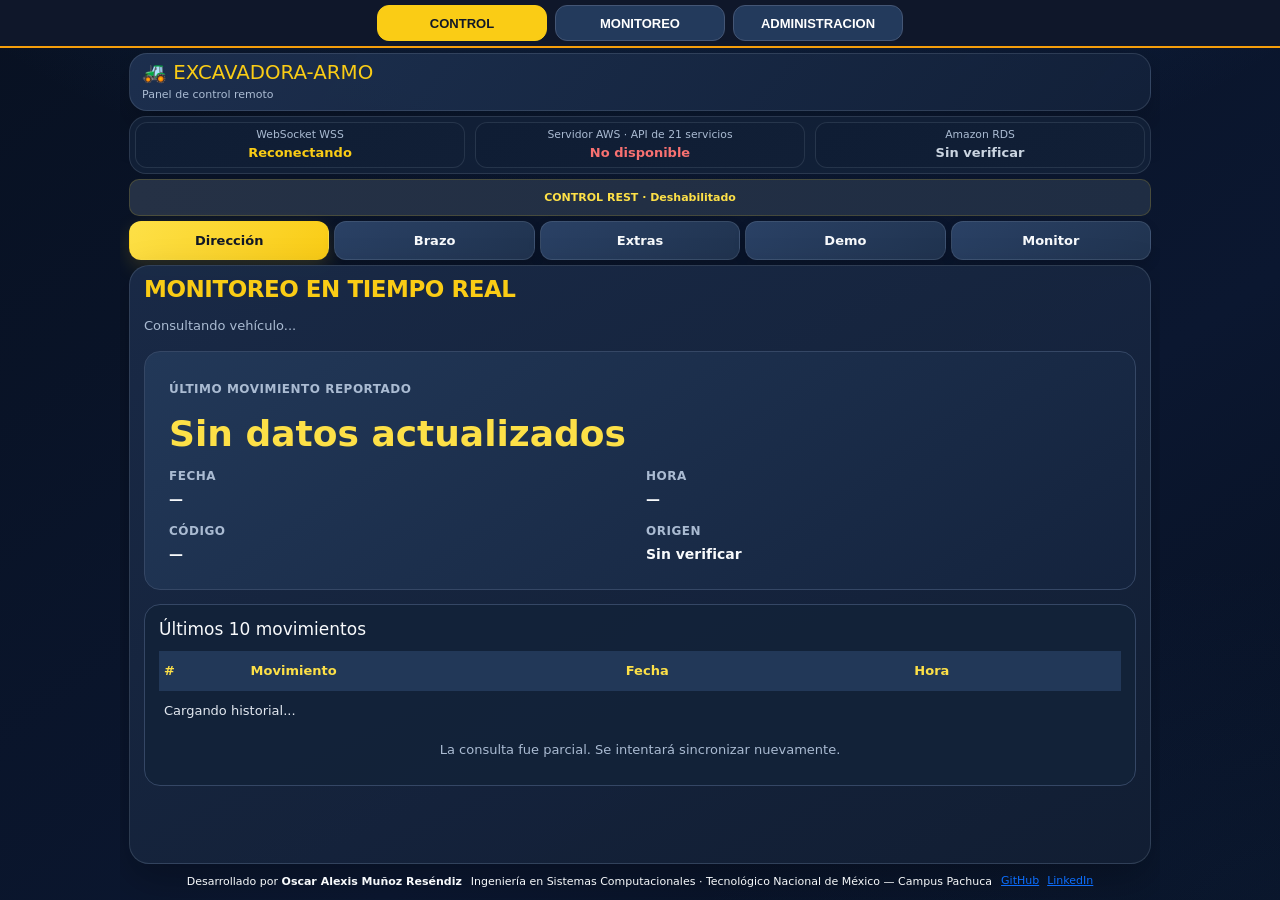
==== index.html @ 18cf2bb1 "Corregir scroll general de administracion e indicadores de extras" ====
<!DOCTYPE html>
<html lang="es">
<head>
    <meta charset="UTF-8">
    <meta name="viewport"
          content="width=device-width, initial-scale=1.0, viewport-fit=cover">
    <meta name="theme-color" content="#0f172a">
    <meta name="description"
          content="Panel de control y monitoreo IoT EXCAVADORA-ARMO">

    <title>EXCAVADORA-ARMO | Control y Monitoreo IoT</title>

    <link rel="icon"
          href="assets/favicon.svg"
          type="image/svg+xml">

    <link rel="manifest" href="manifest.json">

    <!-- BOOTSTRAP CSS -->
    <link
        href="https://cdn.jsdelivr.net/npm/bootstrap@5.3.8/dist/css/bootstrap.min.css"
        rel="stylesheet"
        integrity="sha384-sRIl4kxILFvY47J16cr9ZwB07vP4J8+LH7qKQnuqkuIAvNWLzeN8tE5YBujZqJLB"
        crossorigin="anonymous"
    >

    <!-- ESTILOS ORIGINALES -->
    <link rel="stylesheet" href="css/styles.css">
    <link rel="stylesheet" href="css/acabados.css">
    <link rel="stylesheet" href="css/monitoreo.css">

    <!-- ESTILO EXISTENTE DE ADMINISTRACION -->
    <link rel="stylesheet" href="css/admin-nav.css">
    <link rel="stylesheet" href="css/armo-pantalla-fija.css?v=1">

    <!-- SCRIPTS ORIGINALES -->
    <script src="assets/js/app.js?v=43-directo-1" defer></script>
    <script src="assets/js/control-fisico-local.js" defer></script>
    <script src="assets/js/control-voz-local.js" defer></script>
    <script src="assets/js/control-remoto-comprador.js?v=extras2" defer></script>
    <script src="assets/js/estado-extras.js" defer></script>
    <script src="assets/js/rds-status.js" defer></script>
    <script type="module" src="assets/js/monitoreo.js"></script>

    <!-- NAVEGACION PRINCIPAL PRACTICA 4.3 -->
    <!-- Se carga una sola vez -->
    <script src="assets/js/navegacion-43.js?v=43-3" defer></script>
    <script src="assets/js/armo-layout-fijo.js?v=1" defer></script>
  <link rel="stylesheet" href="css/armo-extras-feedback-v2.css?v=2">
  <script src="assets/js/armo-demo-indicador-v2.js?v=2" defer></script>
</head>

<body>

    <!-- Formulario legado oculto: CONTROL abre directo sin credenciales -->
    <section id="pantallaLogin"
             class="pantalla-login oculto" hidden style="display:none">

        <div class="login-card">

            <div class="logo">&#128668;</div>

            <h1>EXCAVADORA-ARMO</h1>

            <p class="subtitulo">
                Sistema de Control IoT
            </p>

            <form id="formLogin">

                <label for="usuario">
                    Usuario
                </label>

                <input
                    type="text"
                    id="usuario"
                    autocomplete="username"
                    maxlength="80"
                    required
                >

                <label for="contrasena">
                    Contraseña
                </label>

                <input
                    type="password"
                    id="contrasena"
                    autocomplete="current-password"
                    required
                >

                <button
                    type="submit"
                    id="btnLogin">
                    INICIAR SESI&Oacute;N
                </button>

            </form>

            <p id="mensajeLogin" role="status"></p>

            <p class="pie-login">
                Acceso autorizado · ARMO IoT
            </p>

        </div>
    </section>

    <!-- APLICACION PRINCIPAL -->
    <main id="pantallaControl">

        <!-- ENCABEZADO ORIGINAL -->
        <header class="encabezado">

            <div>
                <h1>
                    &#128668; EXCAVADORA-ARMO
                </h1>

                <p>
                    Panel de control remoto
                </p>
            </div>

            <button
                type="button"
                id="btnSalir"
                class="btn-salir">
                Salir
            </button>

        </header>

        <!-- PANEL 0: INDICADORES -->
        <section
            class="panel indicadores"
            aria-label="Estado de conectividad">

            <div class="indicador">

                <span>
                    WebSocket WSS
                </span>

                <strong
                    id="estadoWS"
                    role="status">
                    Desconectado
                </strong>

            </div>

            <div class="indicador">

                <span>
                    Servidor AWS · API de 21 servicios
                </span>

                <strong
                    id="estadoAPI"
                    role="status">
                    Comprobando
                </strong>

            </div>

            <div class="indicador">

                <span>
                    Amazon RDS
                </span>

                <strong
                    id="estadoRDS"
                    role="status">
                    Sin verificar
                </strong>

            </div>

        </section>

        <!-- JWT ORIGINAL -->
        <p
            id="estadoJWT"
            class="oculto"
            aria-hidden="true">
            Inactiva
        </p>

        <!-- PANEL 1: SEGURIDAD -->
        <section class="panel">

            <h2>
                Seguridad de operación
            </h2>

            <p id="mensajeSeguridad">
                Modo seguro activado.
                Los controles físicos están deshabilitados.
            </p>

            <p class="nota">
                Los joysticks y botones funcionan como simulación visual.
                El control físico requiere autorización segura independiente.
            </p>

        </section>

        <!-- PANEL 2: CONTROL PRINCIPAL -->
        <section
            class="panel"
            aria-label="Control principal de la excavadora">

            <h2>
                Control principal de la excavadora
            </h2>

            <div class="zona-controles-principales">

                <!-- JOYSTICK IZQUIERDO -->
                <div class="bloque-joystick">

                    <h3>
                        Dirección
                    </h3>

                    <div
                        id="joystick"
                        class="joystick-base"
                        role="group"
                        aria-label="Joystick de dirección, solo demostración visual"
                        tabindex="0">

                        <span
                            class="joystick-flecha arriba"
                            aria-hidden="true">&#9650;</span>

                        <span
                            class="joystick-flecha abajo"
                            aria-hidden="true">&#9660;</span>

                        <span
                            class="joystick-flecha izquierda"
                            aria-hidden="true">&#9664;</span>

                        <span
                            class="joystick-flecha derecha"
                            aria-hidden="true">&#9654;</span>

                        <div
                            id="joystickPerilla"
                            class="joystick-perilla"
                            aria-hidden="true">
                        </div>

                    </div>

                    <output
                        id="direccionActual"
                        class="joystick-estado"
                        aria-live="polite">
                        NEUTRAL · Solo visual
                    </output>

                </div>

                <!-- EXTRAS CENTRALES -->
                <div class="bloque-extras-centro">

                    <h3>
                        Extras
                    </h3>

                    <div
                        class="extras-mini-grid"
                        aria-label="Funciones especiales">

                        <button
                            type="button"
                            class="btn-funcion btn-extra-mini"
                            data-codigo="10"
                            disabled>
                            &#127925;
                            <span>Música</span>
                        </button>

                        <button
                            type="button"
                            class="btn-funcion btn-extra-mini"
                            data-codigo="11"
                            disabled>
                            &#9889;
                            <span>Velocidad</span>
                        </button>

                        <button
                            type="button"
                            class="btn-funcion btn-extra-mini"
                            data-codigo="12"
                            disabled>
                            &#128161;
                            <span>Luces</span>
                        </button>

                        <button
                            type="button"
                            class="btn-funcion btn-extra-mini"
                            data-codigo="13"
                            disabled>
                            &#127916;
                            <span>DEMO</span>
                        </button>

                    </div>

                    <!-- DETENER ORIGINAL -->
                    <button
                        type="button"
                        id="btnDetener"
                        class="btn-detener btn-detener-central"
                        disabled
                        aria-label="DETENER, pendiente de integración segura">
                        &#128721;
                        <span>DETENER</span>
                    </button>

                    <p class="control-aviso">
                        Modo visual · Sin órdenes REST
                    </p>

                </div>

                <!-- JOYSTICK DERECHO -->
                <div class="bloque-joystick">

                    <h3>
                        Brazo
                    </h3>

                    <div
                        id="joystickBrazo"
                        class="joystick-base"
                        role="group"
                        aria-label="Joystick de brazo, solo demostración visual"
                        tabindex="0">

                        <span
                            class="joystick-flecha arriba"
                            aria-hidden="true">&#9650;</span>

                        <span
                            class="joystick-flecha abajo"
                            aria-hidden="true">&#9660;</span>

                        <span
                            class="joystick-flecha izquierda"
                            aria-hidden="true">&#9664;</span>

                        <span
                            class="joystick-flecha derecha"
                            aria-hidden="true">&#9654;</span>

                        <div
                            id="joystickPerillaBrazo"
                            class="joystick-perilla"
                            aria-hidden="true">
                        </div>

                    </div>

                    <output
                        id="brazoActual"
                        class="joystick-estado"
                        aria-live="polite">
                        NEUTRAL · Solo visual
                    </output>

                </div>

            </div>

        </section>

        <!-- PANEL 3: BRAZO -->
        <section class="panel">

            <h2>
                Brazo y excavación
            </h2>

            <p class="nota">
                El joystick del brazo está en la pestaña Dirección.
                Sus nombres y códigos definitivos se cargarán
                desde el catálogo real de la API.
            </p>

            <div class="cuadricula-controles">

                <button
                    type="button"
                    class="btn-movimiento"
                    data-funcion="brazo1"
                    disabled>
                    Movimiento de brazo 1
                </button>

                <button
                    type="button"
                    class="btn-movimiento"
                    data-funcion="brazo2"
                    disabled>
                    Movimiento de brazo 2
                </button>

                <button
                    type="button"
                    class="btn-movimiento"
                    data-funcion="brazo3"
                    disabled>
                    Movimiento de brazo 3
                </button>

                <button
                    type="button"
                    class="btn-movimiento"
                    data-funcion="brazo4"
                    disabled>
                    Movimiento de brazo 4
                </button>

            </div>

        </section>

        <!-- PANEL 4: EXTRAS -->
        <section class="panel">

            <h2>
                Funciones especiales
            </h2>

            <p class="nota">
                Música, Velocidad, Luces y DEMO aparecen
                en el centro de los dos joysticks de
                la pestaña Dirección.
            </p>

            <p class="nota">
                Se habilitarán únicamente cuando validemos
                los códigos y contratos de la API.
            </p>

        </section>

        <!-- PANEL 5: DEMO -->
        <section class="panel">

            <h2>
                Demostraciones automáticas
            </h2>

            <div class="cuadricula-controles">

                <button
                    type="button"
                    id="btnEjecutarDemo"
                    disabled>
                    Ejecutar DEMO
                </button>

                <button
                    type="button"
                    id="btnCancelarDemo"
                    disabled>
                    Cancelar DEMO
                </button>

            </div>

        </section>

        <!-- PANEL 6: MONITOR ORIGINAL DE CONTROL -->
        <section class="panel">

            <h2>
                Eventos del control
            </h2>

            <div
                id="monitor"
                role="log"
                aria-live="polite"
                aria-relevant="additions">

                <p>
                    Esperando conexión...
                </p>

            </div>

        </section>

        <!-- PANEL 7: MONITOREO PRACTICA 4.2 -->
        <section
            id="vistaMonitoreo"
            class="panel"
            aria-label="Monitoreo del vehículo"
            hidden>

            <div class="contenido-monitoreo">

                <header>

                    <h2 class="monitoreo-titulo">
                        MONITOREO EN TIEMPO REAL
                    </h2>

                    <p
                        id="monitoreoVehiculo"
                        class="monitoreo-vehiculo">
                        Consultando vehículo...
                    </p>

                </header>

                <!-- ULTIMO MOVIMIENTO -->
                <article
                    class="monitoreo-tarjeta"
                    aria-label="Último movimiento reportado">

                    <span class="monitoreo-etiqueta">
                        ÚLTIMO MOVIMIENTO REPORTADO
                    </span>

                    <h3
                        id="monitoreoMovimiento"
                        class="monitoreo-movimiento"
                        aria-live="polite">
                        Cargando...
                    </h3>

                    <div class="monitoreo-datos">

                        <div class="monitoreo-dato">

                            <span class="monitoreo-etiqueta">
                                FECHA
                            </span>

                            <strong id="monitoreoFecha">
                                —
                            </strong>

                        </div>

                        <div class="monitoreo-dato">

                            <span class="monitoreo-etiqueta">
                                HORA
                            </span>

                            <strong id="monitoreoHora">
                                —
                            </strong>

                        </div>

                        <div class="monitoreo-dato">

                            <span class="monitoreo-etiqueta">
                                CÓDIGO
                            </span>

                            <strong id="monitoreoCodigo">
                                —
                            </strong>

                        </div>

                        <div class="monitoreo-dato">

                            <span class="monitoreo-etiqueta">
                                ORIGEN
                            </span>

                            <strong id="monitoreoOrigen">
                                Sin verificar
                            </strong>

                        </div>

                    </div>

                </article>

                <!-- HISTORIAL REAL -->
                <section
                    class="monitoreo-seccion"
                    aria-labelledby="tituloHistorial">

                    <h3 id="tituloHistorial">
                        Últimos 10 movimientos
                    </h3>

                    <div class="monitoreo-tabla-contenedor">

                        <table class="monitoreo-tabla">

                            <caption class="visually-hidden">
                                Diez movimientos individuales más
                                recientes registrados para este vehículo.
                            </caption>

                            <thead>
                                <tr>
                                    <th scope="col">#</th>
                                    <th scope="col">Movimiento</th>
                                    <th scope="col">Fecha</th>
                                    <th scope="col">Hora</th>
                                </tr>
                            </thead>

                            <tbody id="monitoreoHistorial">

                                <tr>
                                    <td colspan="4">
                                        Cargando historial...
                                    </td>
                                </tr>

                            </tbody>

                        </table>

                    </div>

                    <p
                        id="monitoreoMensaje"
                        class="monitoreo-mensaje"
                        role="status"
                        aria-live="polite">
                        Esperando datos de AWS...
                    </p>

                </section>

            </div>

        </section>
        <!-- FIN DE MONITOREO 4.2 -->

        <!-- CREDITOS DEL DESARROLLADOR -->




        <footer class="armo-creditos" aria-label="Créditos de EXCAVADORA-ARMO">
    <strong class="armo-creditos-titulo">EXCAVADORA-ARMO</strong>
    <p>Desarrollado por <strong>Oscar Alexis Muñoz Reséndiz</strong></p>
    <p>Ingeniería en Sistemas Computacionales · Tecnológico Nacional de México — Campus Pachuca</p>
    <p>Implementación de Soluciones IoT · 2026</p>
    <div class="armo-creditos-links">
      <a href="https://github.com/OscarM988/excavadora-armo-control" target="_blank" rel="noopener noreferrer">GitHub</a>
      <a href="https://www.linkedin.com/in/oscar-alexis-muñoz-resendiz-275098431/" target="_blank" rel="noopener noreferrer">LinkedIn</a>
    </div>
  </footer>
    </main>

    <!-- JOYSTICKS: COMPORTAMIENTO VISUAL ORIGINAL -->
    <script>
    (() => {

        function instalarJoystick(
            idZona,
            idPerilla,
            idEstado,
            direcciones
        ) {

            const zona =
                document.getElementById(idZona);

            const perilla =
                document.getElementById(idPerilla);

            const salida =
                document.getElementById(idEstado);

            if (!zona || !perilla || !salida) {
                return;
            }

            let punteroActivo = null;

            const teclaDireccion = {
                ArrowUp: direcciones.arriba,
                ArrowDown: direcciones.abajo,
                ArrowLeft: direcciones.izquierda,
                ArrowRight: direcciones.derecha
            };

            function centrar() {

                punteroActivo = null;

                perilla.style.left = "50%";
                perilla.style.top = "50%";

                salida.textContent =
                    "NEUTRAL · Solo visual";
            }

            function actualizar(x, y) {

                const rect =
                    zona.getBoundingClientRect();

                const radio = Math.min(
                    rect.width,
                    rect.height
                ) / 2;

                if (radio <= 0) {
                    return;
                }

                const dx =
                    x - (rect.left + rect.width / 2);

                const dy =
                    y - (rect.top + rect.height / 2);

                const limite = radio * 0.53;
                const distancia = Math.hypot(dx, dy);

                const factor = distancia > limite
                    ? limite / distancia
                    : 1;

                perilla.style.left =
                    `${50 + (dx * factor / rect.width) * 100}%`;

                perilla.style.top =
                    `${50 + (dy * factor / rect.height) * 100}%`;

                let direccion = "NEUTRAL";

                if (distancia > radio * 0.18) {

                    direccion = Math.abs(dx) > Math.abs(dy)
                        ? (
                            dx < 0
                                ? direcciones.izquierda
                                : direcciones.derecha
                          )
                        : (
                            dy < 0
                                ? direcciones.arriba
                                : direcciones.abajo
                          );
                }

                salida.textContent =
                    `${direccion} · Solo visual`;
            }

            zona.addEventListener(
                "pointerdown",
                (evento) => {

                    if (punteroActivo !== null) {
                        return;
                    }

                    punteroActivo = evento.pointerId;

                    zona.setPointerCapture(
                        evento.pointerId
                    );

                    actualizar(
                        evento.clientX,
                        evento.clientY
                    );
                }
            );

            zona.addEventListener(
                "pointermove",
                (evento) => {

                    if (punteroActivo === evento.pointerId) {

                        actualizar(
                            evento.clientX,
                            evento.clientY
                        );
                    }
                }
            );

            zona.addEventListener(
                "pointerup",
                (evento) => {

                    if (punteroActivo === evento.pointerId) {
                        centrar();
                    }
                }
            );

            zona.addEventListener(
                "pointercancel",
                centrar
            );

            zona.addEventListener(
                "lostpointercapture",
                centrar
            );

            zona.addEventListener(
                "keydown",
                (evento) => {

                    if (teclaDireccion[evento.key]) {

                        evento.preventDefault();

                        salida.textContent =
                            `${teclaDireccion[evento.key]} · Solo visual`;
                    }
                }
            );

            zona.addEventListener(
                "keyup",
                (evento) => {

                    if (teclaDireccion[evento.key]) {
                        centrar();
                    }
                }
            );

            window.addEventListener(
                "blur",
                centrar
            );

            document.addEventListener(
                "visibilitychange",
                () => {

                    if (document.hidden) {
                        centrar();
                    }
                }
            );
        }

        // JOYSTICK DE DIRECCION
        instalarJoystick(
            "joystick",
            "joystickPerilla",
            "direccionActual",
            {
                arriba: "AVANZAR",
                abajo: "RETROCEDER",
                izquierda: "IZQUIERDA",
                derecha: "DERECHA"
            }
        );

        // JOYSTICK DEL BRAZO
        instalarJoystick(
            "joystickBrazo",
            "joystickPerillaBrazo",
            "brazoActual",
            {
                arriba: "BRAZO ARRIBA",
                abajo: "BRAZO ABAJO",
                izquierda: "BRAZO IZQUIERDA",
                derecha: "BRAZO DERECHA"
            }
        );

    })();
    </script>

    <!-- BOOTSTRAP JAVASCRIPT -->
    <script
        src="https://cdn.jsdelivr.net/npm/bootstrap@5.3.8/dist/js/bootstrap.bundle.min.js"
        integrity="sha384-FKyoEForCGlyvwx9Hj09JcYn3nv7wiPVlz7YYwJrWVcXK/BmnVDxM+D2scQbITxI"
        crossorigin="anonymous">
    </script>

    <!-- PWA ORIGINAL -->
    <script>
    if ("serviceWorker" in navigator) {

        window.addEventListener("load", () => {

            navigator.serviceWorker
                .register("./service-worker.js")
                .catch(error => {
                    console.warn("PWA:", error);
                });
        });
    }
    </script>

    <!--
        PRACTICA 4.3

        La navegación principal se carga desde el HEAD
        mediante js/navegacion-43.js.

        No cargar js/admin-nav.js porque genera
        una segunda navegación.
    -->


</body>
</html>
---- css/styles.css ----
/* =========================================

   EXCAVADORA-ARMO

   APLICACION MOVIL IoT

   ========================================= */

:root {

    --fondo: #0b1120;

    --panel: #172235;

    --panel-claro: #223149;

    --borde: #334155;

    --texto: #f8fafc;

    --texto-secundario: #94a3b8;

    --amarillo: #facc15;

    --amarillo-oscuro: #ca8a04;

    --verde: #22c55e;

    --rojo: #ef4444;

    --azul: #38bdf8;

    --radio: 18px;

}

* {

    box-sizing: border-box;

}

html {

    scroll-behavior: smooth;

}

body {

    margin: 0;

    min-height: 100vh;

    background: var(--fondo);

    color: var(--texto);

    font-family: Arial, Helvetica, sans-serif;

    -webkit-font-smoothing: antialiased;

}

button,

input {

    font: inherit;

}

button {

    border: none;

    cursor: pointer;

    touch-action: manipulation;

    transition: background 0.2s, transform 0.15s;

}

button:active:not(:disabled) {

    transform: scale(0.96);

}

button:focus-visible,

input:focus-visible {

    outline: 3px solid var(--azul);

    outline-offset: 3px;

}

button:disabled {

    opacity: 0.45;

    cursor: not-allowed;

}

.oculto {

    display: none !important;

}

/* =========================================

   PANTALLA DE LOGIN

   ========================================= */

.pantalla-login {

    min-height: 100vh;

    min-height: 100dvh;

    padding: 24px;

    display: flex;

    align-items: center;

    justify-content: center;

    background:

        radial-gradient(

            circle at top,

            #233755 0%,

            #0b1120 65%

        );

}

.login-card {

    width: 100%;

    max-width: 410px;

    padding: 36px 26px;

    background: var(--panel);

    border: 1px solid var(--borde);

    border-radius: 24px;

    text-align: center;

    box-shadow: 0 18px 55px rgba(0, 0, 0, 0.35);

}

.logo {

    font-size: 65px;

    margin-bottom: 14px;

}

.login-card h1 {

    margin: 0 0 10px;

    font-size: 26px;

    color: var(--amarillo);

    letter-spacing: 0.5px;

}

.subtitulo {

    margin-bottom: 32px;

    color: var(--texto-secundario);

    font-size: 15px;

}

#formLogin {

    display: flex;

    flex-direction: column;

    gap: 12px;

    text-align: left;

}

#formLogin label {

    font-size: 14px;

    font-weight: bold;

}

#formLogin input {

    width: 100%;

    min-height: 48px;

    padding: 13px 14px;

    background: #0f172a;

    border: 1px solid var(--borde);

    border-radius: 10px;

    color: white;

    font-size: 16px;

}

#formLogin input:focus {

    border-color: var(--amarillo);

}

#btnLogin {

    width: 100%;

    min-height: 52px;

    margin-top: 15px;

    background: var(--amarillo);

    color: #111827;

    border-radius: 12px;

    font-weight: 800;

}

#btnLogin:hover:not(:disabled) {

    background: #fde047;

}

#mensajeLogin {

    min-height: 22px;

    margin-top: 15px;

    font-size: 14px;

    color: var(--rojo);

}

.pie-login {

    margin-top: 30px;

    color: var(--texto-secundario);

    font-size: 12px;

}

/* =========================================

   PANEL PRINCIPAL

   ========================================= */

#pantallaControl {

    width: 100%;

    max-width: 900px;

    margin: auto;

    padding: 16px;

    padding-bottom: 40px;

}

.encabezado {

    display: flex;

    align-items: center;

    justify-content: space-between;

    gap: 12px;

    margin-bottom: 18px;

    padding: 16px;

    background: var(--panel);

    border: 1px solid var(--borde);

    border-radius: var(--radio);

}

.encabezado h1 {

    margin: 0 0 7px;

    font-size: 21px;

    color: var(--amarillo);

}

.encabezado p {

    margin: 0;

    color: var(--texto-secundario);

    font-size: 13px;

}

.btn-salir {

    flex-shrink: 0;

    padding: 11px 16px;

    background: var(--panel-claro);

    border: 1px solid var(--borde);

    border-radius: 10px;

    color: white;

    font-weight: bold;

}

/* =========================================

   TARJETAS

   ========================================= */

.panel {

    margin-bottom: 16px;

    padding: 20px;

    background: var(--panel);

    border: 1px solid var(--borde);

    border-radius: var(--radio);

}

.panel h2 {

    margin: 0 0 18px;

    color: var(--texto);

    font-size: 19px;

}

.panel p {

    line-height: 1.6;

}

.nota {

    color: var(--texto-secundario);

    font-size: 13px;

}

/* =========================================

   INDICADORES DE ESTADO

   ========================================= */

.indicadores {

    display: grid;

    grid-template-columns: repeat(3, minmax(0, 1fr));

    gap: 10px;

}

.indicador {

    min-width: 0;

    padding: 15px 10px;

    background: #0f172a;

    border: 1px solid var(--borde);

    border-radius: 12px;

    text-align: center;

}

.indicador span {

    display: block;

    margin-bottom: 9px;

    color: var(--texto-secundario);

    font-size: 12px;

}

.indicador strong {

    display: block;

    overflow-wrap: anywhere;

    font-size: 13px;

    color: var(--amarillo);

}

/* =========================================

   CONTROL DIRECCIONAL

   ========================================= */

.control-direccion {

    display: flex;

    flex-direction: column;

    align-items: center;

    gap: 12px;

    padding: 10px 0;

}

.fila-direccion {

    width: 100%;

    display: flex;

    justify-content: center;

    align-items: center;

    gap: 10px;

}

.btn-movimiento {

    width: 115px;

    min-height: 90px;

    display: flex;

    flex-direction: column;

    align-items: center;

    justify-content: center;

    gap: 7px;

    padding: 12px;

    background: var(--panel-claro);

    border: 2px solid var(--borde);

    border-radius: 15px;

    color: var(--amarillo);

    font-size: 27px;

    font-weight: bold;

    user-select: none;

    -webkit-user-select: none;

}

.btn-movimiento span {

    color: white;

    font-size: 11px;

    letter-spacing: 0.3px;

}

.btn-movimiento:hover:not(:disabled) {

    background: #30425e;

    border-color: var(--amarillo);

}

/* =========================================

   BOTON DETENER

   ========================================= */

.btn-detener {

    width: 115px;

    min-height: 90px;

    display: flex;

    flex-direction: column;

    align-items: center;

    justify-content: center;

    gap: 7px;

    padding: 12px;

    background: #991b1b;

    border: 2px solid var(--rojo);

    border-radius: 15px;

    color: white;

    font-size: 25px;

    font-weight: 800;

}

.btn-detener span {

    font-size: 12px;

}

.btn-detener:hover:not(:disabled) {

    background: #b91c1c;

}

/* =========================================

   BRAZO Y FUNCIONES

   ========================================= */

.cuadricula-controles {

    display: grid;

    grid-template-columns: repeat(2, minmax(0, 1fr));

    gap: 12px;

}

.cuadricula-controles button {

    min-height: 75px;

    padding: 15px 10px;

    border: 1px solid var(--borde);

    border-radius: 13px;

    background: var(--panel-claro);

    color: white;

    font-size: 14px;

    font-weight: bold;

}

.cuadricula-controles button:hover:not(:disabled) {

    background: #30425e;

}

.btn-funcion {

    color: var(--amarillo) !important;

}

/* =========================================

   DEMOSTRACIONES

   ========================================= */

#btnEjecutarDemo {

    background: #14532d;

    border-color: #22c55e;

}

#btnCancelarDemo {

    background: #7f1d1d;

    border-color: #ef4444;

}

/* =========================================

   MONITOR DE MOVIMIENTOS

   ========================================= */

#monitor {

    width: 100%;

    min-height: 160px;

    max-height: 300px;

    padding: 16px;

    overflow-y: auto;

    background: #080d18;

    border: 1px solid var(--borde);

    border-radius: 12px;

    color: var(--verde);

    font-family: Consolas, monospace;

    font-size: 13px;

    line-height: 1.7;

    overflow-wrap: anywhere;

}

#monitor p {

    margin: 0;

}

/* =========================================

   PIE DE PAGINA

   ========================================= */

.pie {

    padding: 20px 10px;

    color: var(--texto-secundario);

    text-align: center;

    font-size: 12px;

}

/* =========================================

   CELULARES

   ========================================= */

@media (max-width: 480px) {

    #pantallaControl {

        padding: 10px;

        padding-bottom: 30px;

    }

    .encabezado {

        padding: 13px;

    }

    .encabezado h1 {

        font-size: 16px;

    }

    .encabezado p {

        font-size: 11px;

    }

    .btn-salir {

        padding: 10px 12px;

        font-size: 12px;

    }

    .panel {

        padding: 15px;

    }

    .panel h2 {

        font-size: 17px;

    }

    .indicadores {

        gap: 6px;

    }

    .indicador {

        padding: 12px 5px;

    }

    .indicador span {

        font-size: 10px;

    }

    .indicador strong {

        font-size: 11px;

    }

    .fila-direccion {

        gap: 7px;

    }

    .btn-movimiento,

    .btn-detener {

        width: 30%;

        min-height: 82px;

        padding: 9px 4px;

    }

    .btn-movimiento span,

    .btn-detener span {

        font-size: 10px;

    }

    .cuadricula-controles {

        gap: 9px;

    }

    .cuadricula-controles button {

        min-height: 70px;

        padding: 12px 7px;

        font-size: 12px;

    }

    .login-card {

        padding: 30px 20px;

    }

    .login-card h1 {

        font-size: 23px;

    }

}

@media (max-width: 340px) {

    .encabezado h1 {

        font-size: 14px;

    }

    .btn-movimiento span,

    .btn-detener span {

        font-size: 9px;

    }

    .cuadricula-controles button {

        font-size: 11px;

    }

}

/* =========================================

   ACCESIBILIDAD

   ========================================= */

@media (prefers-reduced-motion: reduce) {

    *,

    *::before,

    *::after {

        scroll-behavior: auto !important;

        transition-duration: 0.01ms !important;

        animation-duration: 0.01ms !important;

    }

}

/* =========================================

   DISENO SIN SCROLL - EXCAVADORA ARMO

   ========================================= */

html,

body {

    width: 100%;

    height: 100%;

    margin: 0;

    overflow: hidden;

    overscroll-behavior: none;

}

#pantallaControl:not(.oculto) {

    display: flex;

    flex-direction: column;

    width: 100%;

    max-width: 900px;

    height: 100vh;

    height: 100dvh;

    padding: 10px;

    margin: 0 auto;

    overflow: hidden;

    gap: 8px;

}

#pantallaControl .encabezado,

#pantallaControl .indicadores {

    flex-shrink: 0;

    margin: 0;

}

#pantallaControl .encabezado {

    padding: 10px 14px;

}

#pantallaControl .indicadores {

    padding: 8px;

}

#pantallaControl .indicador {

    padding: 7px 5px;

}

#pantallaControl .indicador span {

    margin-bottom: 3px;

}

#pantallaControl .pie {

    display: none;

}

/* Navegacion de cinco pestanas */

.navegacion-armo {

    display: grid;

    grid-template-columns: repeat(5, minmax(0, 1fr));

    gap: 5px;

    flex-shrink: 0;

}

.navegacion-armo button {

    min-width: 0;

    min-height: 48px;

    padding: 7px 2px;

    background: #223149;

    color: #f8fafc;

    border: 1px solid #334155;

    border-radius: 10px;

    font-size: clamp(10px, 1.5vw, 13px);

    font-weight: bold;

}

.navegacion-armo button.activo {

    background: #facc15;

    color: #111827;

    border-color: #facc15;

}

/* Mostrar solamente una seccion */

#pantallaControl .panel[data-vista] {

    display: none;

    flex: 1;

    min-height: 0;

    margin: 0;

    overflow: hidden;

}

#pantallaControl .panel[data-vista].vista-activa {

    display: flex;

    flex-direction: column;

}

#pantallaControl .panel[data-vista] h2 {

    margin-bottom: 12px;

    flex-shrink: 0;

}

/* Ocultar tarjeta larga de seguridad */

#pantallaControl .panel.seguridad-armo {

    display: none;

}

.aviso-seguro {

    padding: 6px 10px;

    border-radius: 8px;

    background: #273242;

    color: #facc15;

    text-align: center;

    font-size: 11px;

    flex-shrink: 0;

}

/* Adaptar controles al espacio disponible */

#pantallaControl .control-direccion {

    flex: 1;

    min-height: 0;

    justify-content: center;

    gap: clamp(4px, 1vh, 12px);

    padding: 0;

}

#pantallaControl .btn-movimiento,

#pantallaControl .btn-detener {

    min-height: 0;

    height: clamp(48px, 14dvh, 95px);

}

#pantallaControl .cuadricula-controles {

    flex: 1;

    min-height: 0;

    grid-auto-rows: minmax(0, 1fr);

}

#pantallaControl .cuadricula-controles button {

    min-height: 0;

}

#pantallaControl #monitor {

    flex: 1;

    min-height: 0;

    max-height: none;

    overflow: hidden;

}

/* Celulares de poca altura */

@media (max-height: 650px) {

    #pantallaControl:not(.oculto) {

        gap: 5px;

        padding: 6px;

    }

    #pantallaControl .encabezado {

        padding: 6px 10px;

    }

    #pantallaControl .panel[data-vista] {

        padding: 9px;

    }

    #pantallaControl .panel h2 {

        font-size: 15px;

        margin-bottom: 6px;

    }

    .navegacion-armo button {

        min-height: 36px;

    }

    .aviso-seguro {

        padding: 4px;

    }

    #pantallaControl .btn-movimiento,

    #pantallaControl .btn-detener {

        height: clamp(42px, 12dvh, 70px);

    }

}

/* Login sin desplazamiento */

.pantalla-login {

    height: 100vh;

    height: 100dvh;

    min-height: 0;

    overflow: hidden;

}

.login-card {

    max-height: calc(100dvh - 20px);

    overflow: hidden;

}

/* ============================================================
   EXCAVADORA-ARMO | CLOUD DASHBOARD PREMIUM
   CAPA VISUAL FINAL - CONSERVA LAS REGLAS ORIGINALES
   Compatible con index.html y navegacion de app.js
   ============================================================ */

:root {
    --fondo: #071223;
    --panel: #14233d;
    --panel-claro: #223858;
    --borde: #354765;
    --texto: #f8fafc;
    --texto-secundario: #aabbd2;
    --amarillo: #facc15;
    --amarillo-oscuro: #eab308;
    --verde: #34d399;
    --rojo: #fb7185;
    --azul: #60a5fa;
    --radio: 20px;
    --sombra-cloud: 0 16px 40px rgba(0, 0, 0, .25);
}

html, body {
    width: 100%;
    height: 100%;
    overflow: hidden;
    overscroll-behavior: none;
}

body {
    background:
        radial-gradient(ellipse 85% 55% at 50% -15%, rgba(43, 105, 177, .23), transparent 70%),
        radial-gradient(ellipse 60% 50% at 100% 100%, rgba(32, 71, 128, .12), transparent 75%),
        linear-gradient(145deg, #081122, #0b1730 65%, #071021);
    font-family: "Segoe UI", system-ui, Arial, sans-serif;
}

button {
    -webkit-tap-highlight-color: transparent;
}
button:disabled { opacity: .52; filter: saturate(.76); }
button:hover:disabled { transform: none; }
button:focus-visible, input:focus-visible {
    outline: 2px solid var(--azul);
    outline-offset: 2px;
}

/* Acceso cloud */
.pantalla-login {
    height: 100dvh;
    min-height: 0;
    padding: clamp(8px, 3dvh, 22px);
    overflow: hidden;
}
.login-card {
    max-width: 425px;
    max-height: calc(100dvh - 16px);
    padding: clamp(12px, 3dvh, 32px) clamp(18px, 4vw, 30px);
    border-radius: 24px;
    background: linear-gradient(155deg, rgba(30, 49, 80, .95), rgba(15, 28, 49, .97));
    border: 1px solid rgba(148, 163, 184, .22);
    box-shadow: var(--sombra-cloud), inset 0 1px rgba(255, 255, 255, .05);
    backdrop-filter: blur(15px);
    overflow: hidden;
}
.logo { font-size: clamp(34px, 7dvh, 58px); margin-bottom: 6px; }
.login-card h1 { font-size: clamp(19px, 3.4vh, 27px); }
.subtitulo { margin: 8px 0 clamp(12px, 3dvh, 24px); }
#formLogin { gap: clamp(6px, 1.4dvh, 12px); }
#formLogin input {
    min-height: clamp(36px, 6dvh, 48px);
    border-radius: 12px;
    background: rgba(6, 15, 32, .76);
}
#btnLogin {
    min-height: clamp(38px, 6dvh, 52px);
    margin-top: clamp(4px, 1.5dvh, 15px);
    background: linear-gradient(135deg, #fde047, #facc15);
    box-shadow: 0 7px 18px rgba(250, 204, 21, .13);
}
#mensajeLogin { margin: 10px 0 0; min-height: 18px; }
.pie-login { margin-top: clamp(8px, 2dvh, 20px); }

/* Aplicacion completa ocupa exactamente el area visible */
#pantallaControl:not(.oculto) {
    width: 100%;
    max-width: 1060px;
    height: 100dvh;
    margin: 0 auto;
    padding: clamp(5px, 1.3dvh, 13px);
    gap: clamp(4px, 1.1dvh, 10px);
    display: flex;
    flex-direction: column;
    overflow: hidden;
}
#pantallaControl .encabezado {
    flex: 0 0 auto;
    margin: 0;
    padding: clamp(8px, 1.6dvh, 15px) clamp(10px, 2vw, 20px);
    border: 1px solid rgba(148, 163, 184, .20);
    border-radius: 18px;
    background: linear-gradient(130deg, rgba(29, 48, 79, .97), rgba(19, 33, 58, .94));
    box-shadow: var(--sombra-cloud);
}
.encabezado h1 { margin: 0 0 4px; font-size: clamp(15px, 2.6vh, 25px); }
.encabezado p { font-size: clamp(10px, 1.6vh, 13px); }
.btn-salir {
    padding: 9px 15px;
    color: var(--texto);
    border-radius: 12px;
    background: linear-gradient(180deg, #31466a, #263955);
}

#pantallaControl .indicadores {
    flex: 0 0 auto;
    margin: 0;
    padding: clamp(5px, 1dvh, 8px);
    gap: clamp(4px, 1vw, 10px);
    border: 1px solid rgba(148, 163, 184, .19);
    border-radius: 17px;
    background: rgba(19, 34, 57, .91);
}
#pantallaControl .indicador {
    padding: clamp(5px, 1dvh, 9px) 5px;
    border-radius: 12px;
    background: linear-gradient(150deg, #0f1d34, #111f36);
    border: 1px solid rgba(148, 163, 184, .17);
}
#pantallaControl .indicador span { margin-bottom: 3px; font-size: clamp(10px, 1.6vh, 13px); }
#pantallaControl .indicador strong { font-size: clamp(11px, 1.8vh, 15px); }

#pantallaControl .panel.seguridad-armo { display: none !important; }
.aviso-seguro {
    flex: 0 0 auto;
    border: 1px solid rgba(250, 204, 21, .17);
    border-radius: 10px;
    background: linear-gradient(90deg, #253145, #1f2d43);
    color: #fde047;
    font-weight: 700;
    padding: clamp(4px, .9dvh, 7px) 8px;
    font-size: clamp(10px, 1.5vh, 12px);
}

.navegacion-armo {
    flex: 0 0 auto;
    gap: clamp(4px, 1vw, 8px);
}
.navegacion-armo button {
    min-width: 0;
    min-height: clamp(35px, 6dvh, 54px);
    padding: 6px 3px;
    border-radius: 12px;
    border: 1px solid rgba(148, 163, 184, .20);
    background: linear-gradient(145deg, #2a4165, #20334f);
    color: var(--texto);
    font-size: clamp(10px, 1.7vw, 15px);
    font-weight: 700;
    box-shadow: 0 5px 12px rgba(0, 0, 0, .13);
}
.navegacion-armo button:hover:not(.activo) { background: #344d72; }
.navegacion-armo button.activo {
    color: #111827;
    border-color: transparent;
    background: linear-gradient(130deg, #fde047, #facc15);
    box-shadow: 0 7px 19px rgba(250, 204, 21, .16);
}

/* Solo una vista visible; el resto ocupa cero espacio */
#pantallaControl .panel[data-vista] {
    display: none;
    flex: 1 1 0;
    min-height: 0;
    margin: 0;
    overflow: hidden;
    padding: clamp(10px, 2dvh, 20px);
    border-radius: 20px;
    border: 1px solid rgba(148, 163, 184, .21);
    background: linear-gradient(155deg, rgba(26, 43, 72, .96), rgba(18, 31, 52, .96));
    box-shadow: var(--sombra-cloud);
}
#pantallaControl .panel[data-vista].vista-activa { display: flex; flex-direction: column; }
#pantallaControl .panel[data-vista] h2 {
    flex: 0 0 auto;
    margin: 0 0 clamp(5px, 1.4dvh, 12px);
    font-size: clamp(15px, 2.6vh, 23px);
    letter-spacing: -.02em;
}

/* Direccion: respetar .fila-direccion real del HTML */
#pantallaControl .control-direccion {
    flex: 1 1 0;
    min-height: 0;
    display: flex;
    flex-direction: column;
    align-items: center;
    justify-content: center;
    gap: clamp(4px, 1dvh, 11px);
    padding: 0;
}
#pantallaControl .fila-direccion {
    display: flex;
    justify-content: center;
    align-items: center;
    gap: clamp(4px, 1vw, 12px);
}
#pantallaControl .btn-movimiento,
#pantallaControl .btn-detener {
    flex: 0 1 auto;
    width: clamp(65px, 13vw, 128px);
    height: clamp(42px, 12dvh, 105px);
    min-height: 0;
    padding: clamp(4px, .9dvh, 10px);
    gap: 3px;
    border-radius: 15px;
    background: linear-gradient(160deg, #293e60, #1d304d);
    border: 1px solid rgba(148, 163, 184, .20);
    box-shadow: 0 6px 18px rgba(0, 0, 0, .15);
    color: #facc15;
    font-size: clamp(18px, 3.2dvh, 30px);
}
#pantallaControl .btn-movimiento span,
#pantallaControl .btn-detener span {
    color: #f1f5f9;
    font-size: clamp(9px, 1.5dvh, 12px);
}
#pantallaControl .btn-detener {
    background: linear-gradient(145deg, #84273b, #621b2d);
    border-color: rgba(251, 113, 133, .45);
    color: #fff;
}

/* Cuadrícula: Brazo, Extras y DEMO */
#pantallaControl .cuadricula-controles {
    flex: 1 1 0;
    min-height: 0;
    display: grid;
    grid-template-columns: repeat(2, minmax(0, 1fr));
    grid-auto-rows: minmax(0, 1fr);
    gap: clamp(6px, 1.5dvh, 14px);
}
#pantallaControl .cuadricula-controles button {
    width: 100%;
    height: 100%;
    min-height: 0;
    padding: 8px;
    font-size: clamp(12px, 2.1vh, 17px);
    font-weight: 700;
    border-radius: 15px;
    border: 1px solid rgba(148, 163, 184, .20);
    background: linear-gradient(155deg, #2a4062, #20334f);
    color: #f8fafc;
    box-shadow: 0 6px 16px rgba(0, 0, 0, .15);
}
#pantallaControl .cuadricula-controles button.btn-funcion { color: #fde047 !important; }
#pantallaControl #btnEjecutarDemo { background: linear-gradient(145deg, #176342, #124b34); border-color: #248e61; }
#pantallaControl #btnCancelarDemo { background: linear-gradient(145deg, #8b2b39, #65202e); border-color: #b04653; }

/* Monitor interno puede desplazarse sin desplazar la pagina */
#pantallaControl #monitor {
    flex: 1 1 0;
    min-height: 0;
    max-height: none;
    overflow-y: auto;
    background: rgba(5, 13, 27, .90);
    border: 1px solid rgba(148, 163, 184, .20);
    border-radius: 13px;
    color: #75f0cb;
    font-family: Consolas, monospace;
    font-size: clamp(11px, 1.8vh, 14px);
    scrollbar-width: thin;
}
#pantallaControl .pie { display: none; }

@media (max-width: 560px) {
    #pantallaControl:not(.oculto) { padding: 6px; gap: 5px; }
    #pantallaControl .encabezado { padding: 7px 10px; }
    .encabezado h1 { font-size: clamp(13px, 2.3vh, 18px); }
    .btn-salir { padding: 6px 10px; font-size: 12px; }
    #pantallaControl .indicadores { padding: 4px; gap: 4px; }
    #pantallaControl .indicador { padding: 5px 2px; }
    .navegacion-armo { gap: 3px; }
    .navegacion-armo button { padding: 4px 1px; font-size: clamp(9px, 2.6vw, 12px); }
    #pantallaControl .panel[data-vista] { padding: 10px; border-radius: 15px; }
    #pantallaControl .btn-movimiento,
    #pantallaControl .btn-detener { width: clamp(64px, 24vw, 105px); }
    #pantallaControl .cuadricula-controles button { font-size: clamp(11px, 3vw, 15px); }
}

@media (max-height: 580px) {
    #pantallaControl:not(.oculto) { padding: 4px; gap: 3px; }
    #pantallaControl .encabezado { padding: 5px 9px; }
    #pantallaControl .indicadores { padding: 3px; }
    #pantallaControl .indicador { padding: 3px 2px; }
    .aviso-seguro { padding: 3px; }
    .navegacion-armo button { min-height: 30px; }
    #pantallaControl .panel[data-vista] { padding: 8px; }
    #pantallaControl .panel[data-vista] h2 { margin-bottom: 4px; }
    #pantallaControl .btn-movimiento,
    #pantallaControl .btn-detener { height: clamp(35px, 11dvh, 65px); }
    .login-card .logo { font-size: 30px; }
    .login-card { padding: 10px 18px; }
}

@media (prefers-reduced-motion: reduce) {
    *, *::before, *::after { animation: none !important; transition: none !important; }
}


/* =============================================================
   EXCAVADORA-ARMO | CONTROL CLOUD CON DOS JOYSTICKS
   Anexo compatible con el CSS original completo y app.js actual.
   ============================================================= */

/* El panel principal mantiene los 3 grupos en una sola fila. */
#pantallaControl .zona-controles-principales {
    display: grid;
    grid-template-columns: minmax(0, 1fr) minmax(140px, .85fr) minmax(0, 1fr);
    align-items: center;
    justify-items: stretch;
    flex: 1 1 auto;
    min-height: 0;
    width: 100%;
    gap: clamp(8px, 2vw, 22px);
}
#pantallaControl .bloque-joystick,
#pantallaControl .bloque-extras-centro {
    display: flex;
    flex-direction: column;
    align-items: center;
    justify-content: center;
    min-width: 0;
    min-height: 0;
    gap: clamp(5px, 1.5dvh, 12px);
}
#pantallaControl .bloque-joystick h3,
#pantallaControl .bloque-extras-centro h3 {
    margin: 0;
    font-size: clamp(11px, 1.7vw, 18px);
    line-height: 1.2;
    text-align: center;
    color: #e2e8f0;
}
#pantallaControl .joystick-base {
    width: min(100%, 31dvh, 265px);
    aspect-ratio: 1;
    height: auto;
    min-width: 0;
    min-height: 0;
    position: relative;
    flex: 0 0 auto;
    border-radius: 50%;
    border: 2px solid rgba(250, 204, 21, .58);
    background: radial-gradient(circle at 40% 30%, #324a6b 0%, #1a2d49 65%, #111e32 100%);
    box-shadow: inset 0 12px 30px rgba(0,0,0,.35), 0 8px 24px rgba(0,0,0,.22);
    user-select: none;
    -webkit-user-select: none;
    touch-action: none;
    cursor: grab;
}
#pantallaControl .joystick-base:active { cursor: grabbing; }
#pantallaControl .joystick-base:focus-visible { outline: 3px solid #38bdf8; outline-offset: 3px; }
#pantallaControl .joystick-base::before,
#pantallaControl .joystick-base::after {
    content: '';
    position: absolute;
    inset: 17%;
    border-radius: 50%;
    border: 1px solid rgba(148, 163, 184, .22);
    pointer-events: none;
}
#pantallaControl .joystick-base::after { inset: 34%; border-style: dashed; }
#pantallaControl .joystick-flecha {
    position: absolute;
    color: #bcd9ff;
    font-size: clamp(10px, 2.5dvh, 23px);
    font-weight: 900;
    line-height: 1;
    pointer-events: none;
}
#pantallaControl .joystick-flecha.arriba { top: 7%; left: 50%; transform: translateX(-50%); }
#pantallaControl .joystick-flecha.abajo { bottom: 7%; left: 50%; transform: translateX(-50%); }
#pantallaControl .joystick-flecha.izquierda { left: 7%; top: 50%; transform: translateY(-50%); }
#pantallaControl .joystick-flecha.derecha { right: 7%; top: 50%; transform: translateY(-50%); }
#pantallaControl .joystick-perilla {
    position: absolute;
    left: 50%; top: 50%;
    width: 32%; height: 32%;
    border-radius: 50%;
    transform: translate(-50%, -50%);
    background: radial-gradient(circle at 35% 28%, #fde68a, #facc15 65%, #d49a07);
    border: 3px solid rgba(255,255,255,.35);
    box-shadow: 0 7px 16px rgba(0,0,0,.4);
    pointer-events: none;
    will-change: left, top;
}
#pantallaControl .joystick-estado {
    display: block;
    min-height: 18px;
    max-width: 100%;
    color: #fde047;
    font-size: clamp(9px, 1.4vw, 12px);
    font-weight: 700;
    line-height: 1.3;
    text-align: center;
    overflow-wrap: anywhere;
}
/* Cuatro botones compactos, realmente entre ambos joysticks. */
#pantallaControl .extras-mini-grid {
    display: grid;
    grid-template-columns: repeat(2, minmax(0, 1fr));
    width: min(100%, 240px);
    gap: clamp(5px, 1vw, 12px);
}
#pantallaControl .extras-mini-grid .btn-extra-mini {
    display: flex;
    flex-direction: column;
    justify-content: center;
    align-items: center;
    width: 100%;
    height: clamp(46px, 10dvh, 94px);
    min-height: 44px;
    padding: 5px 2px;
    gap: 3px;
    border-radius: 13px;
    background: linear-gradient(155deg, #293d5e, #20334f);
    border: 1px solid rgba(148,163,184,.25);
    color: #facc15;
    font-size: clamp(14px, 2.1dvh, 21px);
    font-weight: 700;
}
#pantallaControl .extras-mini-grid .btn-extra-mini span {
    font-size: clamp(9px, 1.35vw, 12px);
    color: #f1f5f9;
    overflow-wrap: anywhere;
    text-align: center;
}
#pantallaControl .extras-mini-grid .btn-extra-mini:disabled {
    opacity: .55;
    cursor: not-allowed;
}
#pantallaControl .btn-detener.btn-detener-central {
    display: flex;
    flex-direction: column;
    justify-content: center;
    align-items: center;
    width: min(100%, 160px);
    height: clamp(44px, 9dvh, 75px);
    min-height: 44px;
    padding: 4px;
    gap: 2px;
    font-size: clamp(14px, 2.3dvh, 24px);
    color: #fff;
    background: linear-gradient(145deg, #89263d, #641e30);
    border: 1px solid #e0526a;
    border-radius: 13px;
}
#pantallaControl .btn-detener.btn-detener-central span {
    color: #fff;
    font-size: clamp(10px, 1.5dvh, 13px);
}
#pantallaControl .control-aviso {
    margin: 0;
    color: #94a3b8;
    font-size: clamp(9px, 1.3dvh, 11px);
    line-height: 1.2;
    text-align: center;
}
/* El cuadro anterior del catálogo se conserva para la futura conexión real. */
#pantallaControl .panel[data-vista] .nota { margin: 0 0 8px; }

/* Laptop pequeña y tablet: todavía 3 columnas. */
@media (max-width: 850px) {
    #pantallaControl .zona-controles-principales {
        grid-template-columns: minmax(0, 1fr) minmax(108px, .82fr) minmax(0, 1fr);
        gap: 8px;
    }
    #pantallaControl .joystick-base { width: min(100%, 27dvh, 210px); }
}
/* Celular vertical: usar el ancho disponible sin apilar joysticks. */
@media (max-width: 550px) {
    #pantallaControl .zona-controles-principales {
        grid-template-columns: minmax(0, 1fr) minmax(88px, .85fr) minmax(0, 1fr);
        gap: 5px;
    }
    #pantallaControl .bloque-joystick,
    #pantallaControl .bloque-extras-centro { gap: 5px; }
    #pantallaControl .joystick-base { width: min(100%, 22dvh, 160px); }
    #pantallaControl .extras-mini-grid { gap: 4px; }
    #pantallaControl .extras-mini-grid .btn-extra-mini {
        height: clamp(44px, 7dvh, 62px);
        font-size: 15px;
        border-radius: 9px;
    }
    #pantallaControl .extras-mini-grid .btn-extra-mini span { font-size: 9px; }
    #pantallaControl .btn-detener.btn-detener-central {
        height: 46px;
        min-height: 44px;
        width: 100%;
    }
    #pantallaControl .control-aviso { font-size: 9px; }
}
/* Paisaje en teléfonos: comprimir alturas, nunca apilar. */
@media (max-height: 560px) {
    #pantallaControl .joystick-base { width: min(100%, 27dvh, 150px); }
    #pantallaControl .extras-mini-grid .btn-extra-mini { height: 44px; }
    #pantallaControl .bloque-joystick h3,
    #pantallaControl .bloque-extras-centro h3 { font-size: 11px; }
    #pantallaControl .joystick-estado { font-size: 9px; min-height: 12px; }
    #pantallaControl .control-aviso { display: none; }
}
---- css/acabados.css ----
﻿/* =======================================
   EXCAVADORA-ARMO - ACABADOS FINALES
   ======================================= */

#pantallaControl:not(.oculto) > footer.pie {
    display: flex !important;
    position: static !important;

    flex: 0 0 auto;
    align-items: center;
    justify-content: center;

    flex-wrap: wrap;
    gap: 4px;

    width: 100%;
    min-height: 18px;

    margin: 0;
    padding: 3px 5px;

    background: transparent;
    border-top: 1px solid rgba(148,163,184,0.15);

    color: #94a3b8;
    font-size: clamp(9px, 1.3vw, 12px);
    line-height: 1.2;

    text-align: center;
    white-space: normal;
}

#pantallaControl footer.pie strong {
    color: #e2e8f0;
    font-weight: 600;
}

#pantallaControl button:focus-visible,
#pantallaControl select:focus-visible,
#pantallaControl .joystick-base:focus-visible {
    outline: 2px solid #38bdf8;
    outline-offset: 3px;
}

@media (max-width: 600px) {
    #pantallaControl:not(.oculto) > footer.pie {
        font-size: 9px;
        padding: 2px;
    }
}

@media (max-height: 500px) {
    #pantallaControl:not(.oculto) > footer.pie {
        min-height: 14px;
        font-size: 9px;
        padding: 1px;
    }
}


/* PRACTICA 4.2 - FIX MOVIL REAL */

/* Vertical: eliminar espacio vacio */
@media (max-width: 600px) and (orientation: portrait) {
    html, body {
        height: auto;
        overflow-x: hidden;
        overflow-y: auto;
    }

    #pantallaControl:not(.oculto) {
        height: auto;
        min-height: 100dvh;
        overflow: visible;
    }

    #pantallaControl .panel[data-vista]:not(#vistaMonitoreo) {
        flex: 0 0 auto;
        height: auto;
        min-height: 0;
        overflow: visible;
    }

    #pantallaControl .zona-controles-principales {
        flex: none;
        height: auto;
        min-height: 0;
        align-items: center;
    }
}

/* Horizontal: evitar controles recortados */
@media (orientation: landscape) and (max-height: 600px) and (pointer: coarse) {
    html, body {
        height: auto;
        overflow-x: hidden;
        overflow-y: auto;
    }

    #pantallaControl:not(.oculto) {
        height: auto;
        min-height: 100dvh;
        overflow: visible;
        padding-bottom: max(8px, env(safe-area-inset-bottom));
    }

    #pantallaControl .panel[data-vista]:not(#vistaMonitoreo) {
        flex: 0 0 auto;
        height: auto;
        min-height: 0;
        overflow: visible;
    }

    #pantallaControl .zona-controles-principales {
        flex: none;
        height: auto;
        min-height: 0;
        align-items: center;
    }

    #pantallaControl .joystick-base {
        width: min(100%, 30dvh, 140px);
    }

    #pantallaControl .panel[data-vista] h2 {
        margin-bottom: 8px;
    }
}
---- css/monitoreo.css ----
/*
 * EXCAVADORA-ARMO
 * Practica 4.2 - MONITOREO
 * Estilos independientes de CONTROL
 */

#vistaMonitoreo[hidden] {
    display: none !important;
}

#vistaMonitoreo {
    min-width: 0;
    min-height: 0;
    color: #f8fafc;
}

#vistaMonitoreo .contenido-monitoreo {
    display: flex;
    flex-direction: column;
    flex: 1 1 auto;
    min-height: 0;
    overflow-y: auto;
    overflow-x: hidden;
    gap: 14px;
    padding: 2px;
    scrollbar-width: thin;
}

#vistaMonitoreo .monitoreo-titulo {
    margin: 0;
    font-size: clamp(18px, 3vw, 25px);
    font-weight: 700;
    color: #facc15;
}

#vistaMonitoreo .monitoreo-vehiculo {
    margin: 0;
    color: #aabbd2;
    font-size: 13px;
}

#vistaMonitoreo .monitoreo-tarjeta {
    background: linear-gradient(145deg, #223858, #14233d);
    border: 1px solid #354765;
    border-radius: 16px;
    padding: clamp(14px, 3vw, 24px);
}

#vistaMonitoreo .monitoreo-etiqueta {
    color: #aabbd2;
    font-size: 12px;
    font-weight: 600;
    text-transform: uppercase;
    letter-spacing: .5px;
}

#vistaMonitoreo .monitoreo-movimiento {
    margin: 12px 0;
    color: #fde047;
    font-size: clamp(23px, 5vw, 36px);
    font-weight: 800;
    overflow-wrap: anywhere;
}

#vistaMonitoreo .monitoreo-datos {
    display: grid;
    grid-template-columns: repeat(2, minmax(0, 1fr));
    gap: 12px;
}

#vistaMonitoreo .monitoreo-dato {
    display: flex;
    flex-direction: column;
    gap: 4px;
    min-width: 0;
}

#vistaMonitoreo .monitoreo-dato strong {
    color: #f8fafc;
    font-size: 14px;
    overflow-wrap: anywhere;
}

#vistaMonitoreo .monitoreo-seccion {
    background: rgba(19, 34, 57, .94);
    border: 1px solid #354765;
    border-radius: 16px;
    padding: 14px;
    min-width: 0;
}

#vistaMonitoreo .monitoreo-seccion h3 {
    margin: 0 0 12px;
    color: #f8fafc;
    font-size: 17px;
}

#vistaMonitoreo .monitoreo-tabla-contenedor {
    width: 100%;
    max-width: 100%;
    overflow-x: auto;
}

#vistaMonitoreo .monitoreo-tabla {
    width: 100%;
    table-layout: fixed;
    border-collapse: collapse;
    font-size: clamp(10px, 1.8vw, 13px);
}

#vistaMonitoreo .monitoreo-tabla th {
    background: #223858;
    color: #fde047;
    padding: 10px 5px;
    text-align: left;
}

#vistaMonitoreo .monitoreo-tabla td {
    padding: 10px 5px;
    border-bottom: 1px solid #354765;
    color: #e2e8f0;
    overflow-wrap: anywhere;
}

#vistaMonitoreo .monitoreo-tabla th:first-child {
    width: 9%;
}

#vistaMonitoreo .monitoreo-tabla th:nth-child(2) {
    width: 39%;
}

#vistaMonitoreo .monitoreo-tabla th:nth-child(3) {
    width: 30%;
}

#vistaMonitoreo .monitoreo-tabla th:nth-child(4) {
    width: 22%;
}

#vistaMonitoreo .monitoreo-mensaje {
    margin: 0;
    padding: 10px;
    color: #aabbd2;
    text-align: center;
    font-size: 13px;
}

@media (max-width: 480px) {
    #vistaMonitoreo .contenido-monitoreo {
        gap: 9px;
    }

    #vistaMonitoreo .monitoreo-tarjeta,
    #vistaMonitoreo .monitoreo-seccion {
        padding: 10px;
        border-radius: 12px;
    }

    #vistaMonitoreo .monitoreo-datos {
        gap: 8px;
    }

    #vistaMonitoreo .monitoreo-tabla th,
    #vistaMonitoreo .monitoreo-tabla td {
        padding: 8px 3px;
    }
}


/* Navegación principal CONTROL / MONITOREO */

.navegacion-modos {
    display: grid;
    grid-template-columns: repeat(2, minmax(0, 1fr));
    gap: 8px;
    flex-shrink: 0;
}

.navegacion-modos button {
    min-height: 40px;
    padding: 7px 12px;
    border: 1px solid #354765;
    border-radius: 10px;
    background: #223858;
    color: #f8fafc;
    font-size: clamp(11px, 2.4vw, 14px);
    font-weight: 700;
}

.navegacion-modos button.activo {
    background: #facc15;
    border-color: #facc15;
    color: #111827;
}

.navegacion-modos button:focus-visible {
    outline: 2px solid #38bdf8;
    outline-offset: 2px;
}

.navegacion-armo[hidden] {
    display: none !important;
}

@media (max-height: 580px) {
    .navegacion-modos button {
        min-height: 34px;
        padding: 5px;
    }
}


/* ==========================================
   PRACTICA 4.2 - AJUSTE DE MONITOREO
   Un solo desplazamiento vertical
   ========================================== */

#vistaMonitoreo {
    overflow-y: auto;
    overflow-x: hidden;
}

#vistaMonitoreo .monitoreo-tabla-contenedor {
    flex: 0 0 auto;
    height: auto;
    max-height: none;
    overflow: visible;
}

#vistaMonitoreo .monitoreo-tabla {
    width: 100%;
    table-layout: fixed;
}

#vistaMonitoreo .monitoreo-tabla th,
#vistaMonitoreo .monitoreo-tabla td {
    overflow-wrap: anywhere;
}



/* ==========================================
   PRACTICA 4.2 - DESPLAZAMIENTO CORREGIDO
   Un solo scroll vertical en MONITOREO
   ========================================== */

/* El panel exterior no debe desplazarse */
#vistaMonitoreo {
    min-height: 0;
    overflow: hidden !important;
}

/* Unico contenedor con desplazamiento vertical */
#vistaMonitoreo .contenido-monitoreo {
    flex: 1 1 auto;
    min-height: 0;
    overflow-y: auto !important;
    overflow-x: hidden !important;
}

/* La tabla debe mostrar todas sus filas */
#vistaMonitoreo .monitoreo-tabla-contenedor {
    height: auto !important;
    max-height: none !important;
    overflow: visible !important;
}

/* Evitar recortes dentro de la tarjeta */
#vistaMonitoreo .monitoreo-seccion {
    height: auto;
    max-height: none;
    flex-shrink: 0;
    overflow: visible;
}

#vistaMonitoreo .monitoreo-tarjeta {
    flex-shrink: 0;
}
---- css/admin-nav.css ----
﻿/* EXCAVADORA-ARMO - Navegacion 4.3 */

.navegacion-admin-43 {
  display: grid !important;
  grid-template-columns: repeat(3, minmax(0, 1fr)) !important;
  gap: 8px !important;
}

.navegacion-admin-43 > button,
.navegacion-admin-43 > [role="tab"] {
  width: 100% !important;
  min-width: 0 !important;
}

.pestana-administracion {
  display: flex;
  align-items: center;
  justify-content: center;
  min-width: 0;
  padding: 13px 8px;
  border-radius: 10px;
  background: #263e62;
  color: #ffffff !important;
  font-weight: 700;
  font-size: 14px;
  text-align: center;
  text-decoration: none;
}

.pestana-administracion:hover {
  background: #ffc900;
  color: #101a2e !important;
}

.pestana-administracion:focus-visible {
  outline: 3px solid #ffc900;
  outline-offset: 2px;
}

@media (max-width: 480px) {
  .navegacion-admin-43 {
    gap: 5px !important;
  }

  .pestana-administracion {
    font-size: 11px;
    padding: 12px 3px;
  }
}
---- css/armo-pantalla-fija.css ----
/* EXCAVADORA-ARMO | Vista fija adaptativa (solo presentacion visual)
   No cambia las funciones de REST, WSS, voz, joystick ni DEMO. */
:root { --armo-topbar: 48px; }
html, body {
    width: 100% !important;
    height: 100% !important;
    max-height: 100% !important;
    min-height: 0 !important;
    margin: 0 !important;
    overflow: hidden !important;
    overscroll-behavior: none !important;
}
body {
    box-sizing: border-box;
    display: flex !important;
    flex-direction: column !important;
    height: 100vh !important;
    height: 100dvh !important;
    min-height: 0 !important;
}
/* Barra de navegacion 4.3: es el unico menu principal visible. */
body > #navegacion-principal-43 {
    box-sizing: border-box !important;
    display: flex !important;
    flex: 0 0 var(--armo-topbar) !important;
    height: var(--armo-topbar) !important;
    min-height: 0 !important;
    max-height: var(--armo-topbar) !important;
    align-items: center !important;
    justify-content: center !important;
    flex-wrap: nowrap !important;
    gap: 8px !important;
    padding: 5px 8px !important;
    overflow: hidden !important;
}
body > #navegacion-principal-43 button,
body > #navegacion-principal-43 a {
    box-sizing: border-box !important;
    flex: 0 1 170px !important;
    min-width: 0 !important;
    max-height: 100% !important;
    height: 36px !important;
    padding: 5px 7px !important;
    font-size: clamp(10px, 1.5vw, 13px) !important;
}
/* Una sola pantalla: topbar + contenido, sin scroll del documento. */
body > #pantallaControl:not(.oculto) {
    box-sizing: border-box !important;
    position: relative !important;
    display: flex !important;
    flex: 1 1 0 !important;
    flex-direction: column !important;
    min-height: 0 !important;
    max-height: none !important;
    height: auto !important;
    width: min(100%, 1040px) !important;
    max-width: 1040px !important;
    margin: 0 auto !important;
    padding: 5px 9px 7px !important;
    gap: 5px !important;
    overflow: hidden !important;
}
/* Se mantiene la logica original de pestañas. */
#pantallaControl > .encabezado {
    flex: 0 0 auto !important;
    height: auto !important;
    min-height: 0 !important;
    padding: 7px 12px !important;
    margin: 0 !important;
}
#pantallaControl > .encabezado h1 { font-size: clamp(14px, 2.2dvh, 20px) !important; margin: 0 !important; }
#pantallaControl > .encabezado p { font-size: 11px !important; margin: 2px 0 0 !important; }
#pantallaControl > .indicadores {
    flex: 0 0 auto !important;
    min-height: 0 !important;
    margin: 0 !important;
    padding: 5px !important;
}
#pantallaControl > .indicadores .indicador { min-height: 0 !important; padding: 4px !important; }
#pantallaControl > .indicadores .indicador span { font-size: clamp(9px, 1.2dvh, 12px) !important; margin: 0 !important; }
#pantallaControl > .indicadores .indicador strong { font-size: clamp(10px, 1.5dvh, 13px) !important; }
#pantallaControl #leyendaControl {
    flex: 0 0 auto !important;
    min-height: 0 !important;
    margin: 0 !important;
    padding: 4px 6px !important;
    font-size: clamp(9px, 1.25dvh, 11px) !important;
    line-height: 1.2 !important;
}
#pantallaControl .navegacion-modos { display: none !important; }
#pantallaControl .navegacion-armo {
    flex: 0 0 auto !important;
    display: grid !important;
    grid-template-columns: repeat(5, minmax(0,1fr)) !important;
    gap: 5px !important;
    margin: 0 !important;
}
#pantallaControl .navegacion-armo button {
    box-sizing: border-box !important;
    min-height: 0 !important;
    height: clamp(29px, 4.6dvh, 39px) !important;
    padding: 3px 2px !important;
    font-size: clamp(9px, 1.4vw, 13px) !important;
}
#pantallaControl > .panel.seguridad-armo { display: none !important; }
#pantallaControl > .panel[data-vista] {
    display: none;
    flex: 1 1 0 !important;
    min-height: 0 !important;
    max-height: none !important;
    height: auto !important;
    overflow: hidden !important;
    margin: 0 !important;
    padding: 8px 12px !important;
}
#pantallaControl > .panel[data-vista].vista-activa:not([hidden]) { display: flex !important; flex-direction: column !important; }
#pantallaControl > .panel[data-vista] > h2 { font-size: clamp(13px, 2dvh, 19px) !important; margin: 0 0 3px !important; flex: 0 0 auto !important; }
#pantallaControl > .panel[aria-label="Control principal de la excavadora"] .zona-controles-principales {
    box-sizing: border-box !important;
    display: grid !important;
    flex: 1 1 0 !important;
    min-height: 0 !important;
    max-height: none !important;
    height: auto !important;
    grid-template-columns: minmax(0,1fr) minmax(125px,.8fr) minmax(0,1fr) !important;
    align-items: center !important;
    justify-content: center !important;
    gap: clamp(5px, 1.3vw, 16px) !important;
    overflow: hidden !important;
}
#pantallaControl .bloque-joystick,
#pantallaControl .bloque-extras-centro {
    box-sizing: border-box !important;
    position: relative !important;
    display: flex !important;
    flex-direction: column !important;
    justify-content: center !important;
    align-items: center !important;
    flex: 0 1 auto !important;
    min-width: 0 !important;
    min-height: 0 !important;
    height: 100% !important;
    max-height: 100% !important;
    gap: clamp(2px, .5dvh, 5px) !important;
    overflow: hidden !important;
}
#pantallaControl .bloque-joystick h3,
#pantallaControl .bloque-extras-centro h3 { flex: 0 0 auto !important; font-size: clamp(10px, 1.7dvh, 15px) !important; margin: 0 !important; }
#pantallaControl .joystick-base {
    box-sizing: border-box !important;
    width: min(100%, 29dvh, 230px) !important;
    height: auto !important;
    min-height: 0 !important;
    aspect-ratio: 1 !important;
    flex: 0 1 auto !important;
    margin: 0 auto !important;
    touch-action: none !important;
}
#pantallaControl .joystick-estado {
    flex: 0 0 auto !important;
    min-height: 0 !important;
    font-size: clamp(8px, 1.35dvh, 11px) !important;
    line-height: 1.15 !important;
    margin: 0 !important;
}
#pantallaControl .extras-mini-grid {
    display: grid !important;
    grid-template-columns: repeat(2,minmax(0,1fr)) !important;
    gap: 4px !important;
    width: min(100%, 208px) !important;
    margin: 0 !important;
}
#pantallaControl .extras-mini-grid .btn-extra-mini {
    box-sizing: border-box !important;
    min-height: 0 !important;
    height: clamp(38px, 6.6dvh, 65px) !important;
    padding: 3px 2px !important;
    font-size: clamp(12px, 1.9dvh, 16px) !important;
    gap: 2px !important;
}
#pantallaControl .extras-mini-grid .btn-extra-mini span { font-size: clamp(8px,1.1dvh,10px) !important; }
#pantallaControl .btn-detener.btn-detener-central {
    min-height: 0 !important;
    height: clamp(37px, 6dvh, 55px) !important;
    width: min(100%, 135px) !important;
    padding: 2px !important;
    margin: 0 !important;
    flex: 0 0 auto !important;
}
#pantallaControl .btn-detener.btn-detener-central span { font-size: clamp(9px, 1.2dvh, 11px) !important; }
#pantallaControl .control-aviso { display: none !important; }
/* Micrófono dentro del panel activo, sin crear otra seccion de página. */
#pantallaControl #armo-voz-dock {
    box-sizing: border-box !important;
    flex: 0 0 auto !important;
    display: grid !important;
    grid-template-columns: auto minmax(0,1fr) !important;
    align-items: center !important;
    gap: 2px 10px !important;
    min-height: 0 !important;
    max-height: clamp(58px, 10dvh, 82px) !important;
    overflow: hidden !important;
    margin: 4px 0 0 !important;
    padding: 5px 8px !important;
    border-radius: 10px !important;
}
#pantallaControl #armo-voz-dock > h3 { grid-column: 1; grid-row: 1; font-size: clamp(10px, 1.4dvh, 13px) !important; margin: 0 !important; }
#pantallaControl #armo-voz-dock > button { grid-row: 2 !important; display: inline-flex !important; align-items: center !important; justify-content: center !important; width: fit-content !important; margin: 0 !important; padding: 6px 8px !important; font-size: clamp(9px, 1.2dvh, 12px) !important; white-space: nowrap !important; }
#pantallaControl #armo-voz-dock > button:nth-of-type(1) { grid-column: 1; justify-self: start !important; }
#pantallaControl #armo-voz-dock > button:nth-of-type(2) { grid-column: 1; justify-self: end !important; transform: translateX(calc(100% + 7px)); }
#pantallaControl #armo-voz-dock > p[role="status"] { grid-column: 2; grid-row: 1 / span 2; min-width: 0 !important; margin: 0 !important; font-size: clamp(9px,1.25dvh,12px) !important; line-height: 1.3 !important; overflow: hidden !important; text-overflow: ellipsis; }
#pantallaControl #armo-voz-dock > p:last-child { display: none !important; }
/* Franja fija de créditos, siempre visible sin añadir altura de página. */
#pantallaControl > .armo-creditos {
    box-sizing: border-box !important;
    display: flex !important;
    flex: 0 0 auto !important;
    flex-direction: row !important;
    align-items: center !important;
    justify-content: center !important;
    flex-wrap: wrap !important;
    gap: 3px 9px !important;
    width: 100% !important;
    min-height: 0 !important;
    max-height: 56px !important;
    height: auto !important;
    margin: 0 !important;
    padding: 5px 8px !important;
    overflow: hidden !important;
    border-radius: 10px !important;
    font-size: 11px !important;
    line-height: 1.25 !important;
}
#pantallaControl > .armo-creditos .armo-creditos-titulo { display: none !important; }
#pantallaControl > .armo-creditos p { margin: 0 !important; font-size: clamp(9px,1.15vw,11px) !important; line-height: 1.2 !important; }
#pantallaControl > .armo-creditos p:nth-of-type(3) { display: none !important; }
#pantallaControl > .armo-creditos .armo-creditos-links { display: inline-flex !important; align-items: center !important; gap: 8px !important; margin: 0 !important; }
#pantallaControl > .armo-creditos a { font-size: 11px !important; }
/* El historial puede desplazar sus filas internamente; nunca la ventana completa. */
#pantallaControl .monitoreo-tabla-contenedor { min-height: 0 !important; max-height: 33dvh !important; overflow: auto !important; }
#pantallaControl #vistaMonitoreo { min-height: 0 !important; }
#pantallaControl #vistaMonitoreo .monitoreo-contenido { min-height: 0 !important; overflow: hidden !important; }
@media (max-width: 600px) {
    :root { --armo-topbar: 40px; }
    body > #navegacion-principal-43 { gap: 3px !important; padding: 4px !important; }
    body > #navegacion-principal-43 button,
    body > #navegacion-principal-43 a { flex: 1 1 0 !important; height: 31px !important; font-size: 9px !important; padding: 3px 2px !important; }
    body > #pantallaControl:not(.oculto) { padding: 3px 4px 4px !important; gap: 3px !important; }
    #pantallaControl > .encabezado { padding: 4px 7px !important; }
    #pantallaControl > .encabezado h1 { font-size: 14px !important; }
    #pantallaControl > .encabezado p { font-size: 10px !important; }
    #pantallaControl > .indicadores { padding: 2px !important; }
    #pantallaControl > .indicadores .indicador { padding: 3px 1px !important; }
    #pantallaControl > .indicadores .indicador span { font-size: 8px !important; }
    #pantallaControl > .indicadores .indicador strong { font-size: 9px !important; }
    #pantallaControl .navegacion-armo button { height: 30px !important; font-size: 9px !important; }
    #pantallaControl > .panel[data-vista] { padding: 5px !important; }
    #pantallaControl > .panel[data-vista] > h2 { font-size: 12px !important; }
    #pantallaControl > .panel[aria-label="Control principal de la excavadora"] .zona-controles-principales {
        grid-template-columns: minmax(0,1fr) minmax(90px,.9fr) minmax(0,1fr) !important;
        gap: 3px !important;
    }
    #pantallaControl .joystick-base { width: min(100%, 20dvh, 140px) !important; }
    #pantallaControl .joystick-estado { font-size: 8px !important; }
    #pantallaControl .bloque-joystick h3,
    #pantallaControl .bloque-extras-centro h3 { font-size: 10px !important; }
    #pantallaControl .extras-mini-grid .btn-extra-mini { height: clamp(34px,5.2dvh,43px) !important; }
    #pantallaControl .btn-detener.btn-detener-central { height: 37px !important; }
    #pantallaControl #armo-voz-dock { display: flex !important; flex-wrap: wrap !important; gap: 3px 5px !important; max-height: 80px !important; }
    #pantallaControl #armo-voz-dock > button:nth-of-type(2) { transform: none !important; }
    #pantallaControl #armo-voz-dock > p[role="status"] { flex: 1 1 100% !important; font-size: 9px !important; }
    #pantallaControl > .armo-creditos { max-height: 55px !important; padding: 3px 4px !important; gap: 2px 5px !important; }
    #pantallaControl > .armo-creditos p { font-size: 9px !important; }
    #pantallaControl > .armo-creditos a { font-size: 10px !important; }
}
@media (max-height: 530px) {
    :root { --armo-topbar: 35px; }
    #pantallaControl > .indicadores .indicador { padding: 2px 1px !important; }
    #pantallaControl .navegacion-armo button { height: 27px !important; }
    #pantallaControl .joystick-base { width: min(100%, 18dvh, 120px) !important; }
    #pantallaControl .extras-mini-grid .btn-extra-mini { height: 32px !important; }
    #pantallaControl #armo-voz-dock { max-height: 58px !important; }
    #pantallaControl > .armo-creditos { max-height: 42px !important; }
}
/* Distribución compacta sin solapar botones del micrófono. */
#pantallaControl #armo-voz-dock {
    display: flex !important;
    flex-wrap: wrap !important;
    align-items: center !important;
    justify-content: flex-start !important;
    gap: 3px 8px !important;
}
#pantallaControl #armo-voz-dock > h3,
#pantallaControl #armo-voz-dock > button {
    flex: 0 0 auto !important;
    transform: none !important;
}
#pantallaControl #armo-voz-dock > p[role="status"] {
    flex: 1 1 100% !important;
    min-width: 0 !important;
    white-space: nowrap !important;
    text-overflow: ellipsis !important;
}
@media (max-width: 370px) {
    #pantallaControl #armo-voz-dock { gap: 2px 4px !important; }
    #pantallaControl #armo-voz-dock > h3 { font-size: 9px !important; }
    #pantallaControl #armo-voz-dock > button { padding: 4px !important; font-size: 9px !important; }
}
---- css/armo-extras-feedback-v2.css ----
/* La iluminacion representa el estado estimado tras confirmacion de AWS. */
#pantallaControl .extras-mini-grid .btn-extra-mini { position: relative; }
#pantallaControl .extras-mini-grid .arm-punto-extra {
  width: 12px !important; height: 12px !important;
  border: 1px solid rgba(255,255,255,.85) !important;
  box-shadow: 0 0 0 2px rgba(0,0,0,.25);
}
#pantallaControl .extras-mini-grid [data-indicador-extra="aceptado"] .arm-punto-extra {
  background-color: #34d399 !important; box-shadow: 0 0 7px 3px rgba(52,211,153,.65) !important;
}
#pantallaControl .extras-mini-grid [data-indicador-extra="enviando"] .arm-punto-extra {
  background-color: #facc15 !important; box-shadow: 0 0 7px 2px rgba(250,204,21,.6) !important;
}
#pantallaControl .extras-mini-grid [data-indicador-extra="demo"] .arm-punto-extra {
  background-color: #60a5fa !important; box-shadow: 0 0 8px 3px rgba(96,165,250,.6) !important;
}
#pantallaControl .extras-mini-grid [data-indicador-extra="error"] .arm-punto-extra {
  background-color: #fb7185 !important; box-shadow: 0 0 7px 2px rgba(251,113,133,.55) !important;
}
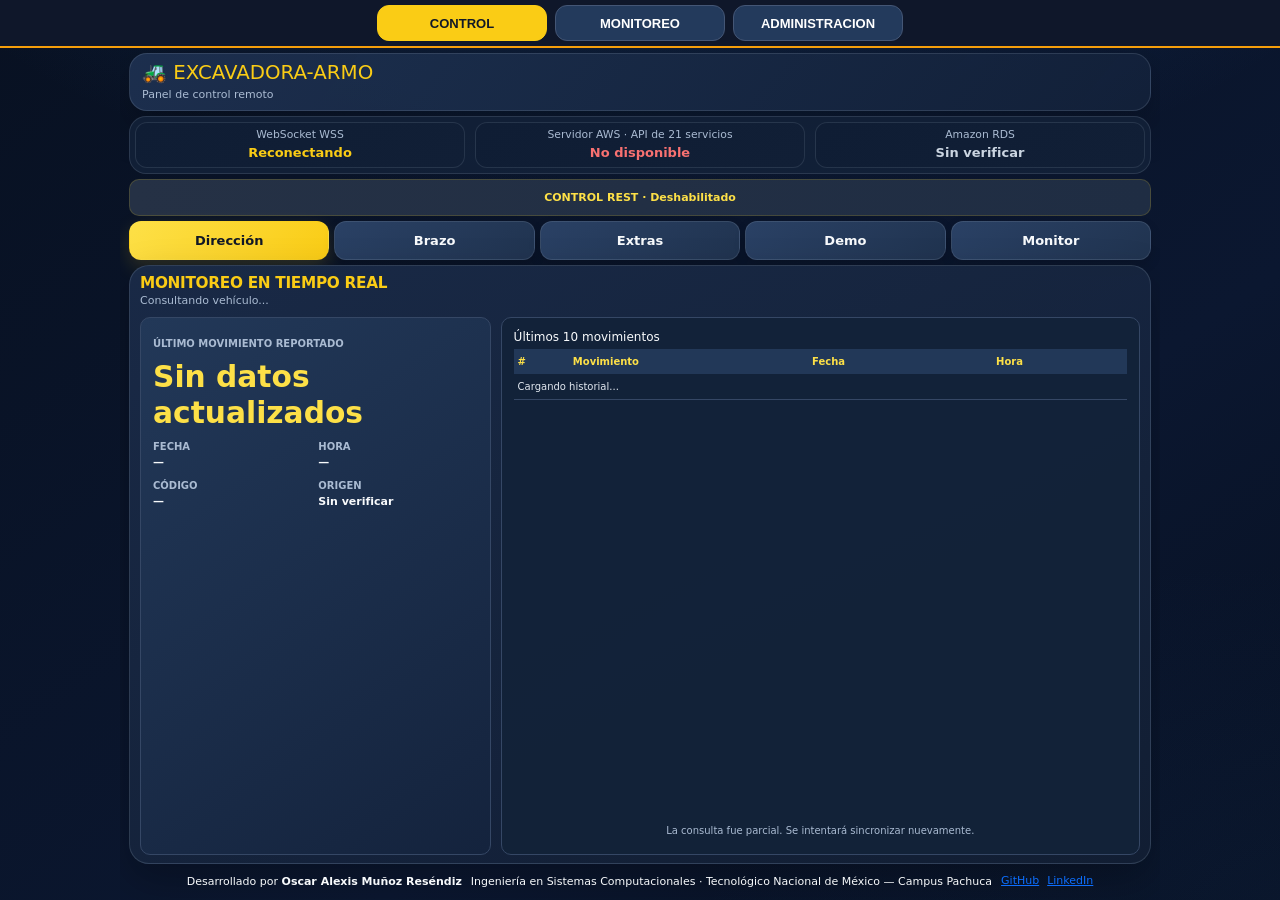
==== commit 2bd7d7c8: "Corregir controles centrales y mejorar monitoreo responsivo" ====
--- a/index.html
+++ b/index.html
@@ -34,6 +34,9 @@
     <link rel="stylesheet" href="css/admin-nav.css">
     <link rel="stylesheet" href="css/armo-pantalla-fija.css?v=1">
 
+    <link rel="stylesheet" href="css/armo-control-monitoreo-v4.css?v=4">
+    <link rel="stylesheet" href="css/armo-control-central-v5.css?v=5">
+
     <!-- SCRIPTS ORIGINALES -->
     <script src="assets/js/app.js?v=43-directo-1" defer></script>
     <script src="assets/js/control-fisico-local.js" defer></script>
@@ -47,6 +50,7 @@
     <!-- Se carga una sola vez -->
     <script src="assets/js/navegacion-43.js?v=43-3" defer></script>
     <script src="assets/js/armo-layout-fijo.js?v=1" defer></script>
+    <script src="assets/js/armo-control-central-v5.js?v=5" defer></script>
   <link rel="stylesheet" href="css/armo-extras-feedback-v2.css?v=2">
   <script src="assets/js/armo-demo-indicador-v2.js?v=2" defer></script>
 </head>
--- a/css/armo-control-monitoreo-v4.css
+++ b/css/armo-control-monitoreo-v4.css
@@ -0,0 +1,139 @@
+/* EXCAVADORA-ARMO - V4: presentacion CONTROL / MONITOREO solamente.
+   Sin cambios a joysticks, API, WSS ni Administracion. */
+
+/* El contenido central nunca se desplaza por encima del encabezado. */
+#pantallaControl > .panel[aria-label="Control principal de la excavadora"] .zona-controles-principales {
+  min-height: 0 !important;
+  overflow: hidden !important;
+  align-items: stretch !important;
+  grid-template-columns: minmax(0,1fr) minmax(155px, 1.12fr) minmax(0,1fr) !important;
+}
+#pantallaControl .bloque-extras-centro {
+  justify-content: center !important;
+  align-self: stretch !important;
+  height: 100% !important;
+  min-height: 0 !important;
+  gap: 2px !important;
+  overflow: visible !important;
+}
+#pantallaControl .bloque-extras-centro h3 { font-size: 10px !important; line-height: 1 !important; }
+#pantallaControl .extras-mini-grid {
+  display: grid !important;
+  grid-template-columns: repeat(2,minmax(0,1fr)) !important;
+  width: min(100%,240px) !important;
+  gap: 3px !important;
+  flex: 0 1 auto !important;
+}
+#pantallaControl .extras-mini-grid .btn-extra-mini {
+  height: clamp(25px, 4.1dvh, 39px) !important;
+  min-height: 25px !important;
+  padding: 2px 5px !important;
+  display: flex !important;
+  flex-direction: row !important;
+  align-items: center !important;
+  justify-content: center !important;
+  gap: 3px !important;
+  font-size: clamp(11px,1.9dvh,15px) !important;
+  line-height: 1 !important;
+  white-space: nowrap !important;
+  overflow: hidden !important;
+}
+#pantallaControl .extras-mini-grid .btn-extra-mini span {
+  font-size: clamp(9px,1.5dvh,12px) !important;
+  white-space: nowrap !important;
+  line-height: 1.1 !important;
+}
+#pantallaControl .btn-detener.btn-detener-central {
+  flex: 0 0 auto !important;
+  height: clamp(27px, 4.7dvh, 40px) !important;
+  min-height: 27px !important;
+  max-width: 140px !important;
+}
+/* El dock de voz existe dentro del panel; no recortar su mensaje por encima. */
+#pantallaControl #armo-voz-dock {
+  flex: 0 0 auto !important;
+  min-height: 0 !important;
+  max-height: 60px !important;
+  padding: 3px 6px !important;
+  gap: 2px 6px !important;
+  margin-top: 2px !important;
+  overflow: auto !important;
+}
+#pantallaControl #armo-voz-dock > button {padding: 3px 6px !important; line-height: 1.1 !important;}
+#pantallaControl #armo-voz-dock > p[role="status"] {white-space: normal !important; line-height: 1.15 !important;}
+
+/* Historial y resumen se visualizan simultaneamente en laptop. */
+#pantallaControl #vistaMonitoreo.vista-activa:not([hidden]) {
+  padding: 8px 10px !important;
+  min-height: 0 !important;
+  overflow: hidden !important;
+}
+#vistaMonitoreo .contenido-monitoreo {
+  display: grid !important;
+  grid-template-columns: minmax(190px, .85fr) minmax(0, 1.55fr) !important;
+  grid-template-rows: auto minmax(0,1fr) !important;
+  align-items: stretch !important;
+  gap: 7px 10px !important;
+  min-width: 0 !important;
+  min-height: 0 !important;
+  overflow: hidden !important;
+  padding: 0 !important;
+}
+#vistaMonitoreo .contenido-monitoreo > header {
+  grid-column: 1 / -1 !important;
+  margin: 0 !important;
+  padding: 0 !important;
+}
+#vistaMonitoreo .monitoreo-titulo {font-size: clamp(12px,1.7dvh,18px) !important; margin: 0 !important;}
+#vistaMonitoreo .monitoreo-vehiculo {font-size: 11px !important; margin: 0 !important;}
+#vistaMonitoreo .monitoreo-tarjeta,
+#vistaMonitoreo .monitoreo-seccion {
+  box-sizing: border-box !important;
+  height: 100% !important;
+  min-height: 0 !important;
+  max-height: 100% !important;
+  margin: 0 !important;
+  padding: clamp(7px, 1.4dvh, 12px) !important;
+  border-radius: 10px !important;
+  overflow: auto !important;
+}
+#vistaMonitoreo .monitoreo-etiqueta {font-size: 10px !important; letter-spacing: 0 !important;}
+#vistaMonitoreo .monitoreo-movimiento {font-size: clamp(19px,3.3dvh,31px) !important; margin: 5px 0 9px !important;}
+#vistaMonitoreo .monitoreo-datos {display:grid !important; grid-template-columns: repeat(2,minmax(0,1fr)) !important; gap: 6px !important;}
+#vistaMonitoreo .monitoreo-dato {gap:1px !important;}
+#vistaMonitoreo .monitoreo-dato strong {font-size: 11px !important;}
+#vistaMonitoreo .monitoreo-seccion {display:flex !important; flex-direction:column !important; overflow:hidden !important;}
+#vistaMonitoreo .monitoreo-seccion h3 {font-size: 12px !important; flex:0 0 auto !important; margin:0 0 5px !important;}
+#vistaMonitoreo .monitoreo-tabla-contenedor {
+  flex: 1 1 0 !important;
+  min-height: 0 !important;
+  max-height: none !important;
+  overflow: auto !important;
+}
+#vistaMonitoreo .monitoreo-tabla th,
+#vistaMonitoreo .monitoreo-tabla td {padding: 5px 4px !important; font-size: 10px !important;}
+#vistaMonitoreo .monitoreo-tabla thead {position: sticky; top:0; z-index:1;}
+#vistaMonitoreo .monitoreo-mensaje {flex: 0 0 auto !important; padding:3px 0 !important; font-size:10px !important;}
+
+/* Moviles: una columna y desplazamiento solo dentro del panel. */
+@media (max-width: 620px) {
+  #pantallaControl > .panel[aria-label="Control principal de la excavadora"] .zona-controles-principales {
+    grid-template-columns: minmax(0,1fr) minmax(108px,1.15fr) minmax(0,1fr) !important;
+    gap: 3px !important;
+  }
+  #pantallaControl .extras-mini-grid .btn-extra-mini {height: 29px !important; min-height: 26px !important; font-size: 10px !important; padding:2px !important;}
+  #pantallaControl .extras-mini-grid .btn-extra-mini span {font-size: 8px !important;}
+  #pantallaControl #vistaMonitoreo .contenido-monitoreo {
+    display: flex !important;
+    flex-direction: column !important;
+    overflow-y: auto !important;
+  }
+  #vistaMonitoreo .monitoreo-tarjeta,
+  #vistaMonitoreo .monitoreo-seccion {height:auto !important; max-height:none !important; flex:0 0 auto !important; overflow:visible !important;}
+  #vistaMonitoreo .monitoreo-tabla-contenedor {max-height: 38dvh !important; overflow-y:auto !important;}
+}
+/* Pantallas extremadamente bajas: centro con scroll interno en lugar de cortar extras. */
+@media (max-height: 440px) {
+ #pantallaControl .bloque-extras-centro {justify-content: flex-start !important; overflow-y: auto !important; scrollbar-width:thin;}
+ #pantallaControl #armo-voz-dock {max-height: 48px !important;}
+}
--- a/css/armo-control-central-v5.css
+++ b/css/armo-control-central-v5.css
@@ -0,0 +1,197 @@
+/* EXCAVADORA-ARMO V5 | Solo reparacion de controles centrales.
+   Reubica VISUALMENTE el panel de voz junto a los extras.
+   No modifica comandos, joysticks, WSS, API o Administracion. */
+
+/* Distribuimos un poco mas de ancho al centro sin desplazar los joysticks. */
+#pantallaControl > .panel[aria-label="Control principal de la excavadora"] .zona-controles-principales {
+  grid-template-columns: minmax(0,1fr) minmax(290px,1.55fr) minmax(0,1fr) !important;
+  gap: clamp(3px, .8vw, 12px) !important;
+  align-items: center !important;
+}
+
+/* Extras y micrófono comparten la altura disponible, no se apilan. */
+#pantallaControl .zona-controles-principales > .bloque-extras-centro {
+  display: grid !important;
+  grid-template-columns: minmax(0,1.06fr) minmax(0,1fr) !important;
+  grid-template-rows: auto auto auto !important;
+  align-content: center !important;
+  justify-content: stretch !important;
+  justify-items: center !important;
+  align-items: center !important;
+  align-self: stretch !important;
+  column-gap: 7px !important;
+  row-gap: 3px !important;
+  height: 100% !important;
+  max-height: 100% !important;
+  overflow: visible !important;
+  min-width: 0 !important;
+  padding: 0 !important;
+}
+#pantallaControl .zona-controles-principales > .bloque-extras-centro > h3 {
+  grid-column: 1 !important;
+  grid-row: 1 !important;
+  align-self: end !important;
+  line-height: 1.1 !important;
+  font-size: 11px !important;
+  margin: 0 !important;
+}
+#pantallaControl .zona-controles-principales > .bloque-extras-centro > .extras-mini-grid {
+  grid-column: 1 !important;
+  grid-row: 2 !important;
+  display: grid !important;
+  grid-template-columns: repeat(2,minmax(0,1fr)) !important;
+  width: 100% !important;
+  max-width: none !important;
+  gap: 3px !important;
+  margin: 0 !important;
+  align-self: center !important;
+}
+#pantallaControl .zona-controles-principales .extras-mini-grid > button.btn-extra-mini {
+  box-sizing: border-box !important;
+  display: flex !important;
+  flex-direction: column !important;
+  justify-content: center !important;
+  align-items: center !important;
+  width: 100% !important;
+  height: clamp(28px,4.4dvh,38px) !important;
+  min-height: 28px !important;
+  padding: 2px 1px !important;
+  gap: 0 !important;
+  font-size: 12px !important;
+  line-height: 1 !important;
+  overflow: visible !important;
+  white-space: nowrap !important;
+}
+#pantallaControl .zona-controles-principales .extras-mini-grid > button.btn-extra-mini > span {
+  display: block !important;
+  font-size: 10px !important;
+  line-height: 1 !important;
+}
+#pantallaControl .zona-controles-principales > .bloque-extras-centro > .btn-detener-central {
+  grid-column: 1 !important;
+  grid-row: 3 !important;
+  width: min(100%,120px) !important;
+  height: 29px !important;
+  min-height: 29px !important;
+  margin: 0 !important;
+  padding: 2px 3px !important;
+}
+/* En la pagina publicada voz se crea sin id y dentro de Extras.
+   Usar aria-label real evita que los estilos dependan de un id inexistente. */
+#pantallaControl .bloque-extras-centro > section[aria-label="Control por voz"],
+#pantallaControl .bloque-extras-centro > #armo-voz-dock {
+  grid-column: 2 !important;
+  grid-row: 1 / 4 !important;
+  display: flex !important;
+  flex-direction: column !important;
+  flex-wrap: nowrap !important;
+  align-self: center !important;
+  justify-self: stretch !important;
+  align-items: stretch !important;
+  justify-content: center !important;
+  box-sizing: border-box !important;
+  width: 100% !important;
+  min-width: 0 !important;
+  max-width: none !important;
+  height: auto !important;
+  min-height: 0 !important;
+  max-height: 100% !important;
+  margin: 0 !important;
+  padding: 5px 5px !important;
+  gap: 3px !important;
+  overflow: hidden !important;
+}
+#pantallaControl .bloque-extras-centro > section[aria-label="Control por voz"] > h3,
+#pantallaControl .bloque-extras-centro > #armo-voz-dock > h3 {
+  margin: 0 !important;
+  font-size: 10px !important;
+  line-height: 1.1 !important;
+}
+#pantallaControl .bloque-extras-centro > section[aria-label="Control por voz"] > button:not([style*="display: none"]),
+#pantallaControl .bloque-extras-centro > #armo-voz-dock > button:not([style*="display: none"]) {
+  display: block !important;
+  box-sizing: border-box !important;
+  width: 100% !important;
+  min-width: 0 !important;
+  height: auto !important;
+  min-height: 25px !important;
+  margin: 0 !important;
+  padding: 5px 2px !important;
+  font-size: 10px !important;
+  line-height: 1.1 !important;
+  white-space: normal !important;
+}
+#pantallaControl .bloque-extras-centro > section[aria-label="Control por voz"] > p[role="status"],
+#pantallaControl .bloque-extras-centro > #armo-voz-dock > p[role="status"] {
+  width: 100% !important;
+  margin: 0 !important;
+  padding: 0 !important;
+  font-size: 9px !important;
+  line-height: 1.15 !important;
+  white-space: normal !important;
+  text-overflow: clip !important;
+  overflow: hidden !important;
+  overflow-wrap: anywhere !important;
+  max-height: 40px !important;
+}
+#pantallaControl .bloque-extras-centro > section[aria-label="Control por voz"] > p:last-child,
+#pantallaControl .bloque-extras-centro > #armo-voz-dock > p:last-child {
+  display: none !important;
+}
+
+/* Si el telefono es estrecho, el area central pasa a una columna.
+   El contenido del panel puede desplazarse internamente: nunca se corta. */
+@media (max-width: 560px) {
+  #pantallaControl > .panel[aria-label="Control principal de la excavadora"].vista-activa {
+    overflow-y: auto !important;
+    overflow-x: hidden !important;
+    scrollbar-width: thin;
+  }
+  #pantallaControl > .panel[aria-label="Control principal de la excavadora"] .zona-controles-principales {
+    grid-template-columns: minmax(0,1fr) minmax(112px,1.4fr) minmax(0,1fr) !important;
+    min-height: 175px !important;
+    flex: 0 0 auto !important;
+    gap: 3px !important;
+    overflow: visible !important;
+  }
+  #pantallaControl .zona-controles-principales > .bloque-extras-centro {
+    display: flex !important;
+    flex-direction: column !important;
+    justify-content: flex-start !important;
+    gap: 3px !important;
+    height: auto !important;
+    max-height: none !important;
+  }
+  #pantallaControl .zona-controles-principales > .bloque-extras-centro > .extras-mini-grid {
+    width: 100% !important;
+  }
+  #pantallaControl .zona-controles-principales .extras-mini-grid > button.btn-extra-mini {
+    min-height: 30px !important;
+    height: 30px !important;
+  }
+  #pantallaControl .bloque-extras-centro > section[aria-label="Control por voz"],
+#pantallaControl .bloque-extras-centro > #armo-voz-dock {
+    max-height: none !important;
+    padding: 3px !important;
+    width: 100% !important;
+  }
+}
+
+/* Alturas muy pequeñas: scroll exclusivamente dentro del panel de Control. */
+@media (max-height: 430px) {
+  #pantallaControl > .panel[aria-label="Control principal de la excavadora"].vista-activa {
+    overflow-y: auto !important;
+    overflow-x: hidden !important;
+    scrollbar-width: thin;
+  }
+  #pantallaControl > .panel[aria-label="Control principal de la excavadora"] .zona-controles-principales {
+    min-height: 120px !important;
+    flex: 0 0 auto !important;
+    overflow: visible !important;
+  }
+  #pantallaControl .zona-controles-principales > .bloque-extras-centro {
+    min-height: 116px !important;
+    max-height: none !important;
+    height: auto !important;
+  }
+}
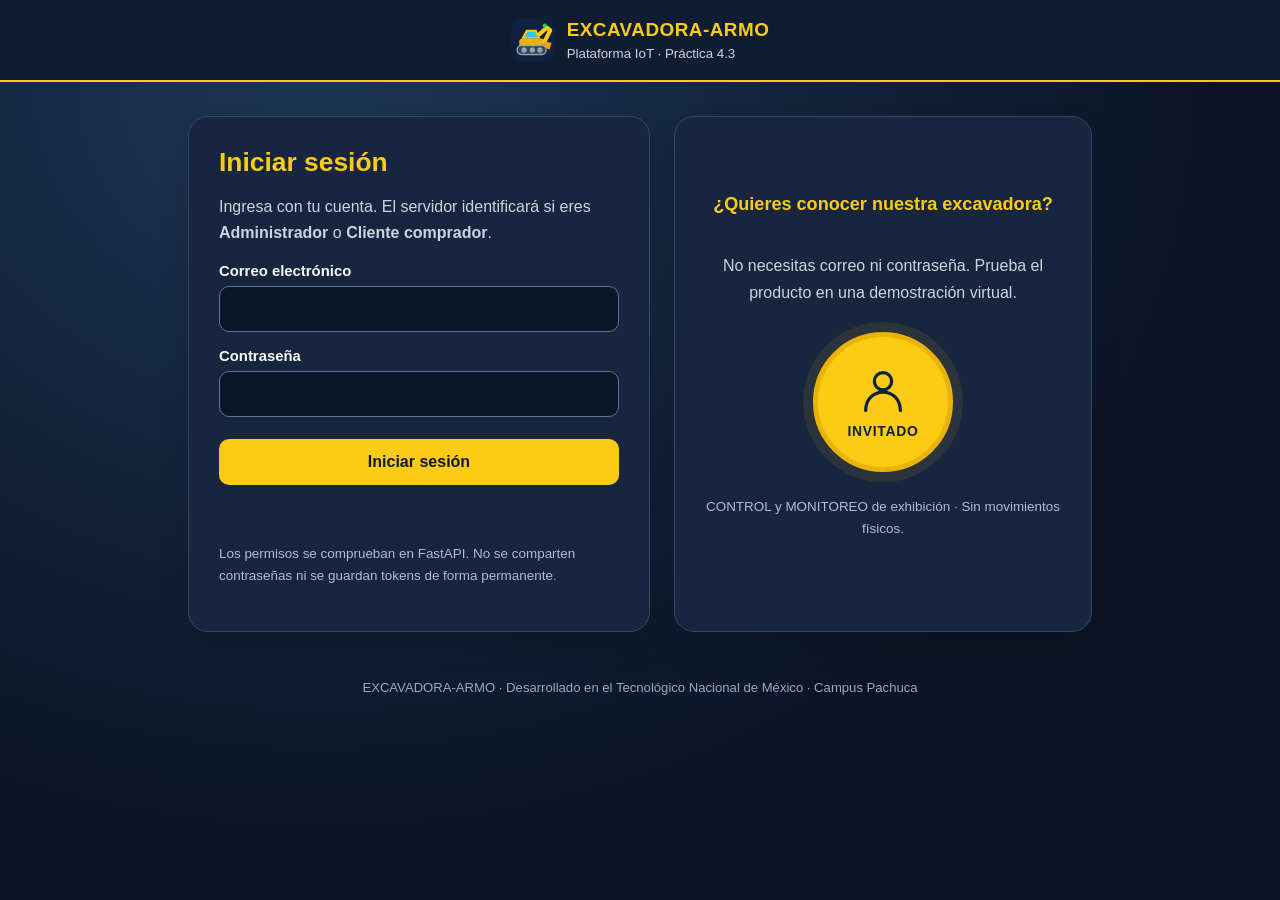
==== commit 1b14188b: "Integrar login por roles con CONTROL y MONITOREO originales" ====
--- a/index.html
+++ b/index.html
@@ -1,933 +1,43 @@
-
 <!DOCTYPE html>
 <html lang="es">
 <head>
-    <meta charset="UTF-8">
-    <meta name="viewport"
-          content="width=device-width, initial-scale=1.0, viewport-fit=cover">
-    <meta name="theme-color" content="#0f172a">
-    <meta name="description"
-          content="Panel de control y monitoreo IoT EXCAVADORA-ARMO">
-
-    <title>EXCAVADORA-ARMO | Control y Monitoreo IoT</title>
-
-    <link rel="icon"
-          href="assets/favicon.svg"
-          type="image/svg+xml">
-
-    <link rel="manifest" href="manifest.json">
-
-    <!-- BOOTSTRAP CSS -->
-    <link
-        href="https://cdn.jsdelivr.net/npm/bootstrap@5.3.8/dist/css/bootstrap.min.css"
-        rel="stylesheet"
-        integrity="sha384-sRIl4kxILFvY47J16cr9ZwB07vP4J8+LH7qKQnuqkuIAvNWLzeN8tE5YBujZqJLB"
-        crossorigin="anonymous"
-    >
-
-    <!-- ESTILOS ORIGINALES -->
-    <link rel="stylesheet" href="css/styles.css">
-    <link rel="stylesheet" href="css/acabados.css">
-    <link rel="stylesheet" href="css/monitoreo.css">
-
-    <!-- ESTILO EXISTENTE DE ADMINISTRACION -->
-    <link rel="stylesheet" href="css/admin-nav.css">
-    <link rel="stylesheet" href="css/armo-pantalla-fija.css?v=1">
-
-    <link rel="stylesheet" href="css/armo-control-monitoreo-v4.css?v=4">
-    <link rel="stylesheet" href="css/armo-control-central-v5.css?v=5">
-
-    <!-- SCRIPTS ORIGINALES -->
-    <script src="assets/js/app.js?v=43-directo-1" defer></script>
-    <script src="assets/js/control-fisico-local.js" defer></script>
-    <script src="assets/js/control-voz-local.js" defer></script>
-    <script src="assets/js/control-remoto-comprador.js?v=extras2" defer></script>
-    <script src="assets/js/estado-extras.js" defer></script>
-    <script src="assets/js/rds-status.js" defer></script>
-    <script type="module" src="assets/js/monitoreo.js"></script>
-
-    <!-- NAVEGACION PRINCIPAL PRACTICA 4.3 -->
-    <!-- Se carga una sola vez -->
-    <script src="assets/js/navegacion-43.js?v=43-3" defer></script>
-    <script src="assets/js/armo-layout-fijo.js?v=1" defer></script>
-    <script src="assets/js/armo-control-central-v5.js?v=5" defer></script>
-  <link rel="stylesheet" href="css/armo-extras-feedback-v2.css?v=2">
-  <script src="assets/js/armo-demo-indicador-v2.js?v=2" defer></script>
+  <meta charset="UTF-8">
+  <meta name="viewport" content="width=device-width, initial-scale=1">
+  <meta name="theme-color" content="#101c31">
+  <meta name="description" content="Acceso seguro a EXCAVADORA-ARMO: Administrador, Comprador e Invitado">
+  <title>Ingresar | EXCAVADORA-ARMO</title>
+  <link rel="icon" href="assets/favicon.svg" type="image/svg+xml">
+  <link rel="stylesheet" href="css/acceso-43.css?v=20261125">
+  <script src="assets/js/armo-acceso-43.js?v=20261125" defer></script>
 </head>
-
 <body>
-
-    <!-- Formulario legado oculto: CONTROL abre directo sin credenciales -->
-    <section id="pantallaLogin"
-             class="pantalla-login oculto" hidden style="display:none">
-
-        <div class="login-card">
-
-            <div class="logo">&#128668;</div>
-
-            <h1>EXCAVADORA-ARMO</h1>
-
-            <p class="subtitulo">
-                Sistema de Control IoT
-            </p>
-
-            <form id="formLogin">
-
-                <label for="usuario">
-                    Usuario
-                </label>
-
-                <input
-                    type="text"
-                    id="usuario"
-                    autocomplete="username"
-                    maxlength="80"
-                    required
-                >
-
-                <label for="contrasena">
-                    Contraseña
-                </label>
-
-                <input
-                    type="password"
-                    id="contrasena"
-                    autocomplete="current-password"
-                    required
-                >
-
-                <button
-                    type="submit"
-                    id="btnLogin">
-                    INICIAR SESI&Oacute;N
-                </button>
-
-            </form>
-
-            <p id="mensajeLogin" role="status"></p>
-
-            <p class="pie-login">
-                Acceso autorizado · ARMO IoT
-            </p>
-
-        </div>
-    </section>
-
-    <!-- APLICACION PRINCIPAL -->
-    <main id="pantallaControl">
-
-        <!-- ENCABEZADO ORIGINAL -->
-        <header class="encabezado">
-
-            <div>
-                <h1>
-                    &#128668; EXCAVADORA-ARMO
-                </h1>
-
-                <p>
-                    Panel de control remoto
-                </p>
-            </div>
-
-            <button
-                type="button"
-                id="btnSalir"
-                class="btn-salir">
-                Salir
-            </button>
-
-        </header>
-
-        <!-- PANEL 0: INDICADORES -->
-        <section
-            class="panel indicadores"
-            aria-label="Estado de conectividad">
-
-            <div class="indicador">
-
-                <span>
-                    WebSocket WSS
-                </span>
-
-                <strong
-                    id="estadoWS"
-                    role="status">
-                    Desconectado
-                </strong>
-
-            </div>
-
-            <div class="indicador">
-
-                <span>
-                    Servidor AWS · API de 21 servicios
-                </span>
-
-                <strong
-                    id="estadoAPI"
-                    role="status">
-                    Comprobando
-                </strong>
-
-            </div>
-
-            <div class="indicador">
-
-                <span>
-                    Amazon RDS
-                </span>
-
-                <strong
-                    id="estadoRDS"
-                    role="status">
-                    Sin verificar
-                </strong>
-
-            </div>
-
-        </section>
-
-        <!-- JWT ORIGINAL -->
-        <p
-            id="estadoJWT"
-            class="oculto"
-            aria-hidden="true">
-            Inactiva
-        </p>
-
-        <!-- PANEL 1: SEGURIDAD -->
-        <section class="panel">
-
-            <h2>
-                Seguridad de operación
-            </h2>
-
-            <p id="mensajeSeguridad">
-                Modo seguro activado.
-                Los controles físicos están deshabilitados.
-            </p>
-
-            <p class="nota">
-                Los joysticks y botones funcionan como simulación visual.
-                El control físico requiere autorización segura independiente.
-            </p>
-
-        </section>
-
-        <!-- PANEL 2: CONTROL PRINCIPAL -->
-        <section
-            class="panel"
-            aria-label="Control principal de la excavadora">
-
-            <h2>
-                Control principal de la excavadora
-            </h2>
-
-            <div class="zona-controles-principales">
-
-                <!-- JOYSTICK IZQUIERDO -->
-                <div class="bloque-joystick">
-
-                    <h3>
-                        Dirección
-                    </h3>
-
-                    <div
-                        id="joystick"
-                        class="joystick-base"
-                        role="group"
-                        aria-label="Joystick de dirección, solo demostración visual"
-                        tabindex="0">
-
-                        <span
-                            class="joystick-flecha arriba"
-                            aria-hidden="true">&#9650;</span>
-
-                        <span
-                            class="joystick-flecha abajo"
-                            aria-hidden="true">&#9660;</span>
-
-                        <span
-                            class="joystick-flecha izquierda"
-                            aria-hidden="true">&#9664;</span>
-
-                        <span
-                            class="joystick-flecha derecha"
-                            aria-hidden="true">&#9654;</span>
-
-                        <div
-                            id="joystickPerilla"
-                            class="joystick-perilla"
-                            aria-hidden="true">
-                        </div>
-
-                    </div>
-
-                    <output
-                        id="direccionActual"
-                        class="joystick-estado"
-                        aria-live="polite">
-                        NEUTRAL · Solo visual
-                    </output>
-
-                </div>
-
-                <!-- EXTRAS CENTRALES -->
-                <div class="bloque-extras-centro">
-
-                    <h3>
-                        Extras
-                    </h3>
-
-                    <div
-                        class="extras-mini-grid"
-                        aria-label="Funciones especiales">
-
-                        <button
-                            type="button"
-                            class="btn-funcion btn-extra-mini"
-                            data-codigo="10"
-                            disabled>
-                            &#127925;
-                            <span>Música</span>
-                        </button>
-
-                        <button
-                            type="button"
-                            class="btn-funcion btn-extra-mini"
-                            data-codigo="11"
-                            disabled>
-                            &#9889;
-                            <span>Velocidad</span>
-                        </button>
-
-                        <button
-                            type="button"
-                            class="btn-funcion btn-extra-mini"
-                            data-codigo="12"
-                            disabled>
-                            &#128161;
-                            <span>Luces</span>
-                        </button>
-
-                        <button
-                            type="button"
-                            class="btn-funcion btn-extra-mini"
-                            data-codigo="13"
-                            disabled>
-                            &#127916;
-                            <span>DEMO</span>
-                        </button>
-
-                    </div>
-
-                    <!-- DETENER ORIGINAL -->
-                    <button
-                        type="button"
-                        id="btnDetener"
-                        class="btn-detener btn-detener-central"
-                        disabled
-                        aria-label="DETENER, pendiente de integración segura">
-                        &#128721;
-                        <span>DETENER</span>
-                    </button>
-
-                    <p class="control-aviso">
-                        Modo visual · Sin órdenes REST
-                    </p>
-
-                </div>
-
-                <!-- JOYSTICK DERECHO -->
-                <div class="bloque-joystick">
-
-                    <h3>
-                        Brazo
-                    </h3>
-
-                    <div
-                        id="joystickBrazo"
-                        class="joystick-base"
-                        role="group"
-                        aria-label="Joystick de brazo, solo demostración visual"
-                        tabindex="0">
-
-                        <span
-                            class="joystick-flecha arriba"
-                            aria-hidden="true">&#9650;</span>
-
-                        <span
-                            class="joystick-flecha abajo"
-                            aria-hidden="true">&#9660;</span>
-
-                        <span
-                            class="joystick-flecha izquierda"
-                            aria-hidden="true">&#9664;</span>
-
-                        <span
-                            class="joystick-flecha derecha"
-                            aria-hidden="true">&#9654;</span>
-
-                        <div
-                            id="joystickPerillaBrazo"
-                            class="joystick-perilla"
-                            aria-hidden="true">
-                        </div>
-
-                    </div>
-
-                    <output
-                        id="brazoActual"
-                        class="joystick-estado"
-                        aria-live="polite">
-                        NEUTRAL · Solo visual
-                    </output>
-
-                </div>
-
-            </div>
-
-        </section>
-
-        <!-- PANEL 3: BRAZO -->
-        <section class="panel">
-
-            <h2>
-                Brazo y excavación
-            </h2>
-
-            <p class="nota">
-                El joystick del brazo está en la pestaña Dirección.
-                Sus nombres y códigos definitivos se cargarán
-                desde el catálogo real de la API.
-            </p>
-
-            <div class="cuadricula-controles">
-
-                <button
-                    type="button"
-                    class="btn-movimiento"
-                    data-funcion="brazo1"
-                    disabled>
-                    Movimiento de brazo 1
-                </button>
-
-                <button
-                    type="button"
-                    class="btn-movimiento"
-                    data-funcion="brazo2"
-                    disabled>
-                    Movimiento de brazo 2
-                </button>
-
-                <button
-                    type="button"
-                    class="btn-movimiento"
-                    data-funcion="brazo3"
-                    disabled>
-                    Movimiento de brazo 3
-                </button>
-
-                <button
-                    type="button"
-                    class="btn-movimiento"
-                    data-funcion="brazo4"
-                    disabled>
-                    Movimiento de brazo 4
-                </button>
-
-            </div>
-
-        </section>
-
-        <!-- PANEL 4: EXTRAS -->
-        <section class="panel">
-
-            <h2>
-                Funciones especiales
-            </h2>
-
-            <p class="nota">
-                Música, Velocidad, Luces y DEMO aparecen
-                en el centro de los dos joysticks de
-                la pestaña Dirección.
-            </p>
-
-            <p class="nota">
-                Se habilitarán únicamente cuando validemos
-                los códigos y contratos de la API.
-            </p>
-
-        </section>
-
-        <!-- PANEL 5: DEMO -->
-        <section class="panel">
-
-            <h2>
-                Demostraciones automáticas
-            </h2>
-
-            <div class="cuadricula-controles">
-
-                <button
-                    type="button"
-                    id="btnEjecutarDemo"
-                    disabled>
-                    Ejecutar DEMO
-                </button>
-
-                <button
-                    type="button"
-                    id="btnCancelarDemo"
-                    disabled>
-                    Cancelar DEMO
-                </button>
-
-            </div>
-
-        </section>
-
-        <!-- PANEL 6: MONITOR ORIGINAL DE CONTROL -->
-        <section class="panel">
-
-            <h2>
-                Eventos del control
-            </h2>
-
-            <div
-                id="monitor"
-                role="log"
-                aria-live="polite"
-                aria-relevant="additions">
-
-                <p>
-                    Esperando conexión...
-                </p>
-
-            </div>
-
-        </section>
-
-        <!-- PANEL 7: MONITOREO PRACTICA 4.2 -->
-        <section
-            id="vistaMonitoreo"
-            class="panel"
-            aria-label="Monitoreo del vehículo"
-            hidden>
-
-            <div class="contenido-monitoreo">
-
-                <header>
-
-                    <h2 class="monitoreo-titulo">
-                        MONITOREO EN TIEMPO REAL
-                    </h2>
-
-                    <p
-                        id="monitoreoVehiculo"
-                        class="monitoreo-vehiculo">
-                        Consultando vehículo...
-                    </p>
-
-                </header>
-
-                <!-- ULTIMO MOVIMIENTO -->
-                <article
-                    class="monitoreo-tarjeta"
-                    aria-label="Último movimiento reportado">
-
-                    <span class="monitoreo-etiqueta">
-                        ÚLTIMO MOVIMIENTO REPORTADO
-                    </span>
-
-                    <h3
-                        id="monitoreoMovimiento"
-                        class="monitoreo-movimiento"
-                        aria-live="polite">
-                        Cargando...
-                    </h3>
-
-                    <div class="monitoreo-datos">
-
-                        <div class="monitoreo-dato">
-
-                            <span class="monitoreo-etiqueta">
-                                FECHA
-                            </span>
-
-                            <strong id="monitoreoFecha">
-                                —
-                            </strong>
-
-                        </div>
-
-                        <div class="monitoreo-dato">
-
-                            <span class="monitoreo-etiqueta">
-                                HORA
-                            </span>
-
-                            <strong id="monitoreoHora">
-                                —
-                            </strong>
-
-                        </div>
-
-                        <div class="monitoreo-dato">
-
-                            <span class="monitoreo-etiqueta">
-                                CÓDIGO
-                            </span>
-
-                            <strong id="monitoreoCodigo">
-                                —
-                            </strong>
-
-                        </div>
-
-                        <div class="monitoreo-dato">
-
-                            <span class="monitoreo-etiqueta">
-                                ORIGEN
-                            </span>
-
-                            <strong id="monitoreoOrigen">
-                                Sin verificar
-                            </strong>
-
-                        </div>
-
-                    </div>
-
-                </article>
-
-                <!-- HISTORIAL REAL -->
-                <section
-                    class="monitoreo-seccion"
-                    aria-labelledby="tituloHistorial">
-
-                    <h3 id="tituloHistorial">
-                        Últimos 10 movimientos
-                    </h3>
-
-                    <div class="monitoreo-tabla-contenedor">
-
-                        <table class="monitoreo-tabla">
-
-                            <caption class="visually-hidden">
-                                Diez movimientos individuales más
-                                recientes registrados para este vehículo.
-                            </caption>
-
-                            <thead>
-                                <tr>
-                                    <th scope="col">#</th>
-                                    <th scope="col">Movimiento</th>
-                                    <th scope="col">Fecha</th>
-                                    <th scope="col">Hora</th>
-                                </tr>
-                            </thead>
-
-                            <tbody id="monitoreoHistorial">
-
-                                <tr>
-                                    <td colspan="4">
-                                        Cargando historial...
-                                    </td>
-                                </tr>
-
-                            </tbody>
-
-                        </table>
-
-                    </div>
-
-                    <p
-                        id="monitoreoMensaje"
-                        class="monitoreo-mensaje"
-                        role="status"
-                        aria-live="polite">
-                        Esperando datos de AWS...
-                    </p>
-
-                </section>
-
-            </div>
-
-        </section>
-        <!-- FIN DE MONITOREO 4.2 -->
-
-        <!-- CREDITOS DEL DESARROLLADOR -->
-
-
-
-
-        <footer class="armo-creditos" aria-label="Créditos de EXCAVADORA-ARMO">
-    <strong class="armo-creditos-titulo">EXCAVADORA-ARMO</strong>
-    <p>Desarrollado por <strong>Oscar Alexis Muñoz Reséndiz</strong></p>
-    <p>Ingeniería en Sistemas Computacionales · Tecnológico Nacional de México — Campus Pachuca</p>
-    <p>Implementación de Soluciones IoT · 2026</p>
-    <div class="armo-creditos-links">
-      <a href="https://github.com/OscarM988/excavadora-armo-control" target="_blank" rel="noopener noreferrer">GitHub</a>
-      <a href="https://www.linkedin.com/in/oscar-alexis-muñoz-resendiz-275098431/" target="_blank" rel="noopener noreferrer">LinkedIn</a>
-    </div>
-  </footer>
-    </main>
-
-    <!-- JOYSTICKS: COMPORTAMIENTO VISUAL ORIGINAL -->
-    <script>
-    (() => {
-
-        function instalarJoystick(
-            idZona,
-            idPerilla,
-            idEstado,
-            direcciones
-        ) {
-
-            const zona =
-                document.getElementById(idZona);
-
-            const perilla =
-                document.getElementById(idPerilla);
-
-            const salida =
-                document.getElementById(idEstado);
-
-            if (!zona || !perilla || !salida) {
-                return;
-            }
-
-            let punteroActivo = null;
-
-            const teclaDireccion = {
-                ArrowUp: direcciones.arriba,
-                ArrowDown: direcciones.abajo,
-                ArrowLeft: direcciones.izquierda,
-                ArrowRight: direcciones.derecha
-            };
-
-            function centrar() {
-
-                punteroActivo = null;
-
-                perilla.style.left = "50%";
-                perilla.style.top = "50%";
-
-                salida.textContent =
-                    "NEUTRAL · Solo visual";
-            }
-
-            function actualizar(x, y) {
-
-                const rect =
-                    zona.getBoundingClientRect();
-
-                const radio = Math.min(
-                    rect.width,
-                    rect.height
-                ) / 2;
-
-                if (radio <= 0) {
-                    return;
-                }
-
-                const dx =
-                    x - (rect.left + rect.width / 2);
-
-                const dy =
-                    y - (rect.top + rect.height / 2);
-
-                const limite = radio * 0.53;
-                const distancia = Math.hypot(dx, dy);
-
-                const factor = distancia > limite
-                    ? limite / distancia
-                    : 1;
-
-                perilla.style.left =
-                    `${50 + (dx * factor / rect.width) * 100}%`;
-
-                perilla.style.top =
-                    `${50 + (dy * factor / rect.height) * 100}%`;
-
-                let direccion = "NEUTRAL";
-
-                if (distancia > radio * 0.18) {
-
-                    direccion = Math.abs(dx) > Math.abs(dy)
-                        ? (
-                            dx < 0
-                                ? direcciones.izquierda
-                                : direcciones.derecha
-                          )
-                        : (
-                            dy < 0
-                                ? direcciones.arriba
-                                : direcciones.abajo
-                          );
-                }
-
-                salida.textContent =
-                    `${direccion} · Solo visual`;
-            }
-
-            zona.addEventListener(
-                "pointerdown",
-                (evento) => {
-
-                    if (punteroActivo !== null) {
-                        return;
-                    }
-
-                    punteroActivo = evento.pointerId;
-
-                    zona.setPointerCapture(
-                        evento.pointerId
-                    );
-
-                    actualizar(
-                        evento.clientX,
-                        evento.clientY
-                    );
-                }
-            );
-
-            zona.addEventListener(
-                "pointermove",
-                (evento) => {
-
-                    if (punteroActivo === evento.pointerId) {
-
-                        actualizar(
-                            evento.clientX,
-                            evento.clientY
-                        );
-                    }
-                }
-            );
-
-            zona.addEventListener(
-                "pointerup",
-                (evento) => {
-
-                    if (punteroActivo === evento.pointerId) {
-                        centrar();
-                    }
-                }
-            );
-
-            zona.addEventListener(
-                "pointercancel",
-                centrar
-            );
-
-            zona.addEventListener(
-                "lostpointercapture",
-                centrar
-            );
-
-            zona.addEventListener(
-                "keydown",
-                (evento) => {
-
-                    if (teclaDireccion[evento.key]) {
-
-                        evento.preventDefault();
-
-                        salida.textContent =
-                            `${teclaDireccion[evento.key]} · Solo visual`;
-                    }
-                }
-            );
-
-            zona.addEventListener(
-                "keyup",
-                (evento) => {
-
-                    if (teclaDireccion[evento.key]) {
-                        centrar();
-                    }
-                }
-            );
-
-            window.addEventListener(
-                "blur",
-                centrar
-            );
-
-            document.addEventListener(
-                "visibilitychange",
-                () => {
-
-                    if (document.hidden) {
-                        centrar();
-                    }
-                }
-            );
-        }
-
-        // JOYSTICK DE DIRECCION
-        instalarJoystick(
-            "joystick",
-            "joystickPerilla",
-            "direccionActual",
-            {
-                arriba: "AVANZAR",
-                abajo: "RETROCEDER",
-                izquierda: "IZQUIERDA",
-                derecha: "DERECHA"
-            }
-        );
-
-        // JOYSTICK DEL BRAZO
-        instalarJoystick(
-            "joystickBrazo",
-            "joystickPerillaBrazo",
-            "brazoActual",
-            {
-                arriba: "BRAZO ARRIBA",
-                abajo: "BRAZO ABAJO",
-                izquierda: "BRAZO IZQUIERDA",
-                derecha: "BRAZO DERECHA"
-            }
-        );
-
-    })();
-    </script>
-
-    <!-- BOOTSTRAP JAVASCRIPT -->
-    <script
-        src="https://cdn.jsdelivr.net/npm/bootstrap@5.3.8/dist/js/bootstrap.bundle.min.js"
-        integrity="sha384-FKyoEForCGlyvwx9Hj09JcYn3nv7wiPVlz7YYwJrWVcXK/BmnVDxM+D2scQbITxI"
-        crossorigin="anonymous">
-    </script>
-
-    <!-- PWA ORIGINAL -->
-    <script>
-    if ("serviceWorker" in navigator) {
-
-        window.addEventListener("load", () => {
-
-            navigator.serviceWorker
-                .register("./service-worker.js")
-                .catch(error => {
-                    console.warn("PWA:", error);
-                });
-        });
-    }
-    </script>
-
-    <!--
-        PRACTICA 4.3
-
-        La navegación principal se carga desde el HEAD
-        mediante js/navegacion-43.js.
-
-        No cargar js/admin-nav.js porque genera
-        una segunda navegación.
-    -->
-
-
+<header><div class="brand"><img src="assets/favicon.svg" alt="" width="44" height="44"><div>
+  <strong>EXCAVADORA-ARMO</strong><small>Plataforma IoT · Práctica 4.3</small>
+</div></div></header>
+<main><div class="shell">
+  <section class="panel" aria-labelledby="tituloLogin">
+    <h1 id="tituloLogin">Iniciar sesión</h1>
+    <p>Ingresa con tu cuenta. El servidor identificará si eres <strong>Administrador</strong> o <strong>Cliente comprador</strong>.</p>
+    <form id="formAcceso">
+      <label for="correo">Correo electrónico</label>
+      <input id="correo" name="correo" type="email" autocomplete="username" maxlength="150" required>
+      <label for="password">Contraseña</label>
+      <input id="password" name="password" type="password" autocomplete="current-password" required>
+      <button type="submit" id="btnAcceso" class="primary">Iniciar sesión</button>
+    </form>
+    <p id="mensajeAcceso" class="status" role="status" aria-live="polite"></p>
+    <p class="hint">Los permisos se comprueban en FastAPI. No se comparten contraseñas ni se guardan tokens de forma permanente.</p>
+  </section>
+  <section class="panel guest-area" aria-label="Acceso de invitado">
+    <h2>¿Quieres conocer nuestra excavadora?</h2>
+    <p>No necesitas correo ni contraseña. Prueba el producto en una demostración virtual.</p>
+    <a class="guest-circle" href="invitado.html" aria-label="Entrar como invitado">
+      <svg viewBox="0 0 48 48" fill="none" stroke="currentColor" stroke-width="3" stroke-linecap="round"><circle cx="24" cy="14" r="8"/><path d="M8 41c0-10 7-17 16-17s16 7 16 17"/></svg>
+      <span>INVITADO</span>
+    </a>
+    <p class="hint">CONTROL y MONITOREO de exhibición · Sin movimientos físicos.</p>
+  </section>
+</div></main>
+<footer>EXCAVADORA-ARMO · Desarrollado en el Tecnológico Nacional de México · Campus Pachuca</footer>
 </body>
 </html>
--- a/css/acceso-43.css
+++ b/css/acceso-43.css
@@ -0,0 +1,31 @@
+/* EXCAVADORA-ARMO 4.3 — Acceso unificado, accesible, responsive */
+:root{font-family:Arial,Helvetica,sans-serif;color-scheme:dark}
+*{box-sizing:border-box}
+body{margin:0;min-height:100vh;background:radial-gradient(ellipse at 25% 10%,#1c3555 0%,#0b1424 66%);color:#f8fafc}
+header{border-bottom:2px solid #facc15;background:#101c31;padding:18px 20px}
+.brand{display:flex;align-items:center;justify-content:center;gap:12px}
+.brand img{width:44px;height:44px}
+.brand strong{display:block;color:#facc15;letter-spacing:.5px;font-size:1.18rem}
+.brand small{display:block;color:#cbd5e1;margin-top:5px}
+main{max-width:940px;margin:0 auto;padding:34px 18px 48px}
+.shell{display:grid;grid-template-columns:1.05fr .95fr;gap:24px;align-items:stretch}
+.panel{background:#17263e;border:1px solid #344766;border-radius:20px;padding:30px;box-shadow:0 15px 30px #0002}
+h1{font-size:1.65rem;margin:0 0 12px;color:#facc15}
+h2{font-size:1.13rem;color:#facc15;margin:0 0 12px}
+p{color:#cbd5e1;line-height:1.65}
+label{display:block;margin:16px 0 7px;font-weight:700;font-size:.93rem}
+input{width:100%;padding:13px 14px;background:#0a1528;color:#fff;border:1px solid #5e759a;border-radius:10px;font-size:1rem}
+input:focus-visible,button:focus-visible,a:focus-visible{outline:3px solid #facc15;outline-offset:3px}
+button{cursor:pointer;font-weight:700;font-size:1rem}
+.primary{background:#facc15;color:#101827;border:0;border-radius:10px;padding:14px 20px;width:100%;margin-top:22px}
+.primary:disabled{opacity:.7;cursor:wait}
+.secondary{color:#facc15;background:transparent;border:1px solid #7385a5;border-radius:10px;padding:10px;text-decoration:none;display:inline-block}
+.status{min-height:26px;font-weight:700;color:#fde68a;margin-top:16px}
+.guest-area{text-align:center;display:flex;flex-direction:column;align-items:center;justify-content:center;gap:10px}
+.guest-circle{width:140px;height:140px;border-radius:50%;background:#facc15;color:#10213c;border:5px solid #eab308;box-shadow:0 0 0 10px #facc1515;display:flex;align-items:center;justify-content:center;flex-direction:column;gap:5px;text-decoration:none;font-weight:900;transition:transform .12s ease}
+.guest-circle:hover{transform:scale(1.035)}
+.guest-circle svg{width:52px;height:52px}
+.guest-circle span{font-size:.87rem;letter-spacing:.7px}
+.hint{font-size:.84rem;color:#aebdd6}
+footer{max-width:940px;margin:0 auto;padding:0 18px 25px;color:#97a9c7;text-align:center;font-size:.82rem}
+@media(max-width:680px){.shell{grid-template-columns:1fr}.panel{padding:22px}.guest-circle{width:125px;height:125px}main{padding-top:22px}}
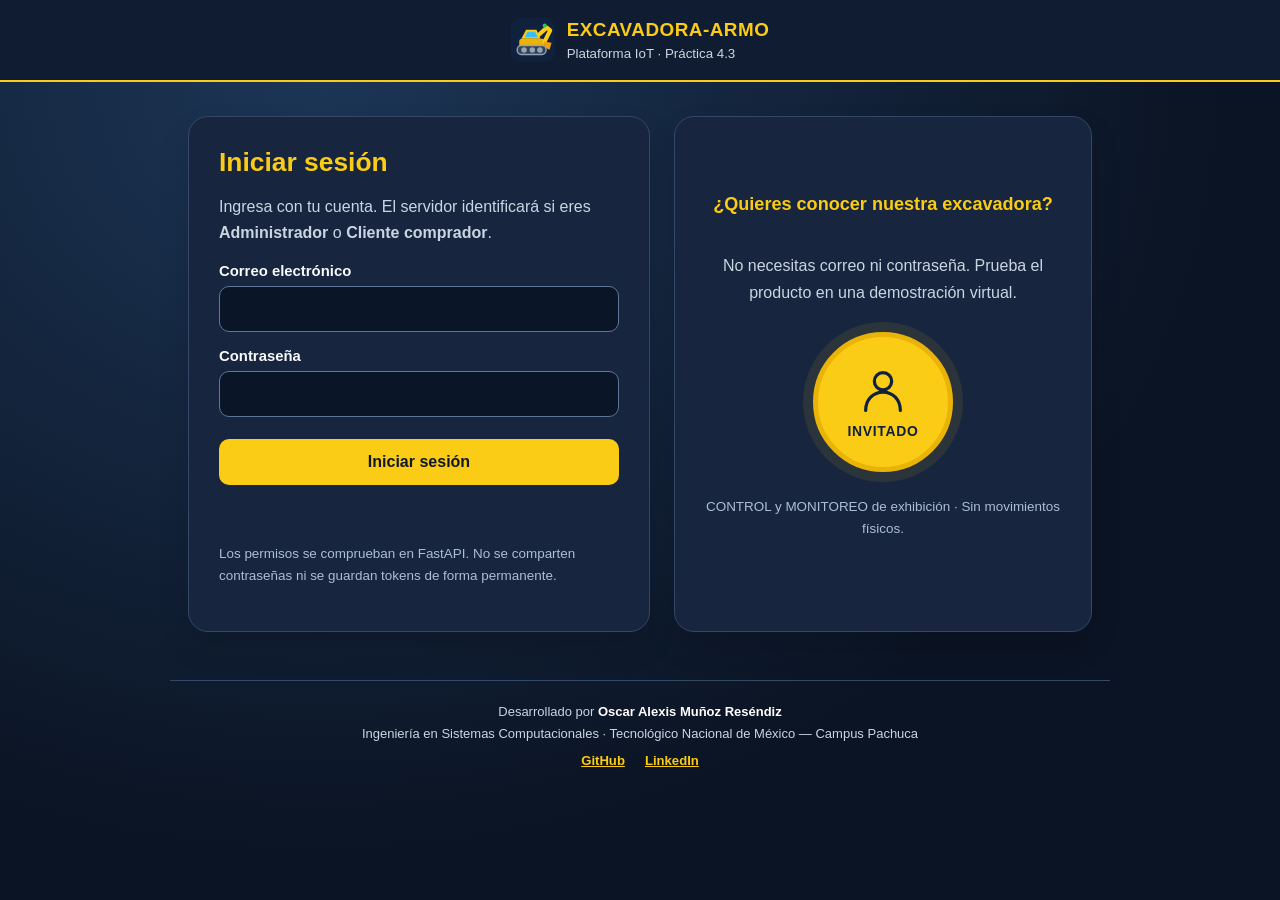
==== commit 6c55a79f: "Mejorar panel Control Demo y Monitor y creditos de acceso" ====
--- a/index.html
+++ b/index.html
@@ -9,6 +9,7 @@
   <link rel="icon" href="assets/favicon.svg" type="image/svg+xml">
   <link rel="stylesheet" href="css/acceso-43.css?v=20261125">
   <script src="assets/js/armo-acceso-43.js?v=20261125" defer></script>
+  <link rel="stylesheet" href="css/armo-ajustes-v4.css?v=4">
 </head>
 <body>
 <header><div class="brand"><img src="assets/favicon.svg" alt="" width="44" height="44"><div>
@@ -38,6 +39,13 @@
     <p class="hint">CONTROL y MONITOREO de exhibición · Sin movimientos físicos.</p>
   </section>
 </div></main>
-<footer>EXCAVADORA-ARMO · Desarrollado en el Tecnológico Nacional de México · Campus Pachuca</footer>
+<footer class="login-creditos-v4" aria-label="Créditos del desarrollador">
+  <p>Desarrollado por <strong>Oscar Alexis Muñoz Reséndiz</strong></p>
+  <p>Ingeniería en Sistemas Computacionales · Tecnológico Nacional de México — Campus Pachuca</p>
+  <div class="creditos-enlaces">
+    <a href="https://github.com/OscarM988/excavadora-armo-control" target="_blank" rel="noopener noreferrer">GitHub</a>
+    <a href="https://www.linkedin.com/in/oscar-alexis-muñoz-resendiz-275098431/" target="_blank" rel="noopener noreferrer">LinkedIn</a>
+  </div>
+</footer>
 </body>
 </html>
--- a/css/armo-ajustes-v4.css
+++ b/css/armo-ajustes-v4.css
@@ -0,0 +1,36 @@
+/* EXCAVADORA-ARMO · mejoras V4. Mantener los paneles ocultos en el DOM:
+   app.js usa sus índices para conectar las vistas, los joysticks y DEMO. */
+body:not(.modo-invitado-43) .navegacion-armo > button:nth-child(2),
+body:not(.modo-invitado-43) .navegacion-armo > button:nth-child(3) {
+  display: none !important;
+}
+/* Sin eliminar controles de brazo ni extras de la pestaña Dirección. */
+body.armo-demo-comprador-v4 .demo-catalogo {display:none !important}
+.armo-demo-info-v4 {display:grid;gap:7px;margin:4px 0 13px;padding:13px 15px;background:#132640;border:1px solid #395270;border-radius:12px;color:#edf2ff}
+.armo-demo-info-v4 strong {color:#facc15;font:700 15px Arial,sans-serif}
+.armo-demo-info-v4 p {margin:0;line-height:1.45;font:13px Arial,sans-serif}
+.armo-demo-estado-v4 {color:#fde68a;font-weight:700!important}
+.armo-demo-nota-v4 {color:#b9c8da;font-size:11px!important}
+.armo-demo-comprador-v4 #btnEjecutarDemo:not(:disabled) {background:#11614d!important;color:#fff!important;cursor:pointer}
+.armo-demo-comprador-v4 #btnCancelarDemo:not(:disabled) {background:#a32743!important;color:#fff!important;cursor:pointer}
+.armo-demo-comprador-v4 #btnEjecutarDemo:disabled,
+.armo-demo-comprador-v4 #btnCancelarDemo:disabled {opacity:.42;cursor:not-allowed}
+/* Pestañas interiores del invitado: misma disposición compacta del comprador. */
+.armo-guest-subnav-v4 {display:grid;grid-template-columns:repeat(3,minmax(0,1fr));gap:7px;max-width:100%;width:100%;margin:3px auto 4px}
+.armo-guest-subnav-v4 button {border:1px solid #445675;border-radius:11px;background:#243c60;color:#fff;padding:10px 9px;font:700 clamp(12px,1.4vw,15px) Arial,sans-serif;cursor:pointer}
+.armo-guest-subnav-v4 button.activo {background:#facc15;color:#0f172a;border-color:#facc15}
+#armo-guest-catalogo-v4 {display:grid;gap:7px;padding:12px;background:#132640;border:1px solid #405775;border-radius:12px;color:#fff;margin-bottom:10px}
+#armo-guest-catalogo-v4 label {display:grid;gap:7px;font-weight:700;color:#facc15}
+#armo-guest-catalogo-v4 select {background:#0d203c;color:white;border:1px solid #6880a1;border-radius:9px;padding:9px;width:100%;min-height:40px}
+#armo-guest-catalogo-v4 p {margin:0;font-size:12px;color:#fde68a}
+.modo-invitado-43 #btnEjecutarDemo:not(:disabled) {background:#11614d!important;color:white!important;cursor:pointer}
+.modo-invitado-43 #btnCancelarDemo:not(:disabled) {background:#a32743!important;color:white!important;cursor:pointer}
+.modo-invitado-43 #btnEjecutarDemo:disabled,
+.modo-invitado-43 #btnCancelarDemo:disabled {opacity:.45;cursor:not-allowed}
+/* Login con créditos completos */
+.login-creditos-v4 {max-width:940px;margin:0 auto 14px;padding:18px 14px 25px;border-top:1px solid #354865;text-align:center;color:#cbd5e1}
+.login-creditos-v4 p {margin:4px 0;line-height:1.45;font-size:13px}
+.login-creditos-v4 strong {color:#fff}
+.login-creditos-v4 .creditos-enlaces {display:flex;justify-content:center;gap:20px;margin-top:9px}
+.login-creditos-v4 a {color:#facc15;text-decoration:underline;font-weight:700}
+@media(max-width:540px){.armo-demo-info-v4{padding:10px}.armo-demo-info-v4 p{font-size:11px}.armo-guest-subnav-v4{gap:4px}.armo-guest-subnav-v4 button{padding:9px 4px}.login-creditos-v4 p{font-size:11px}}
